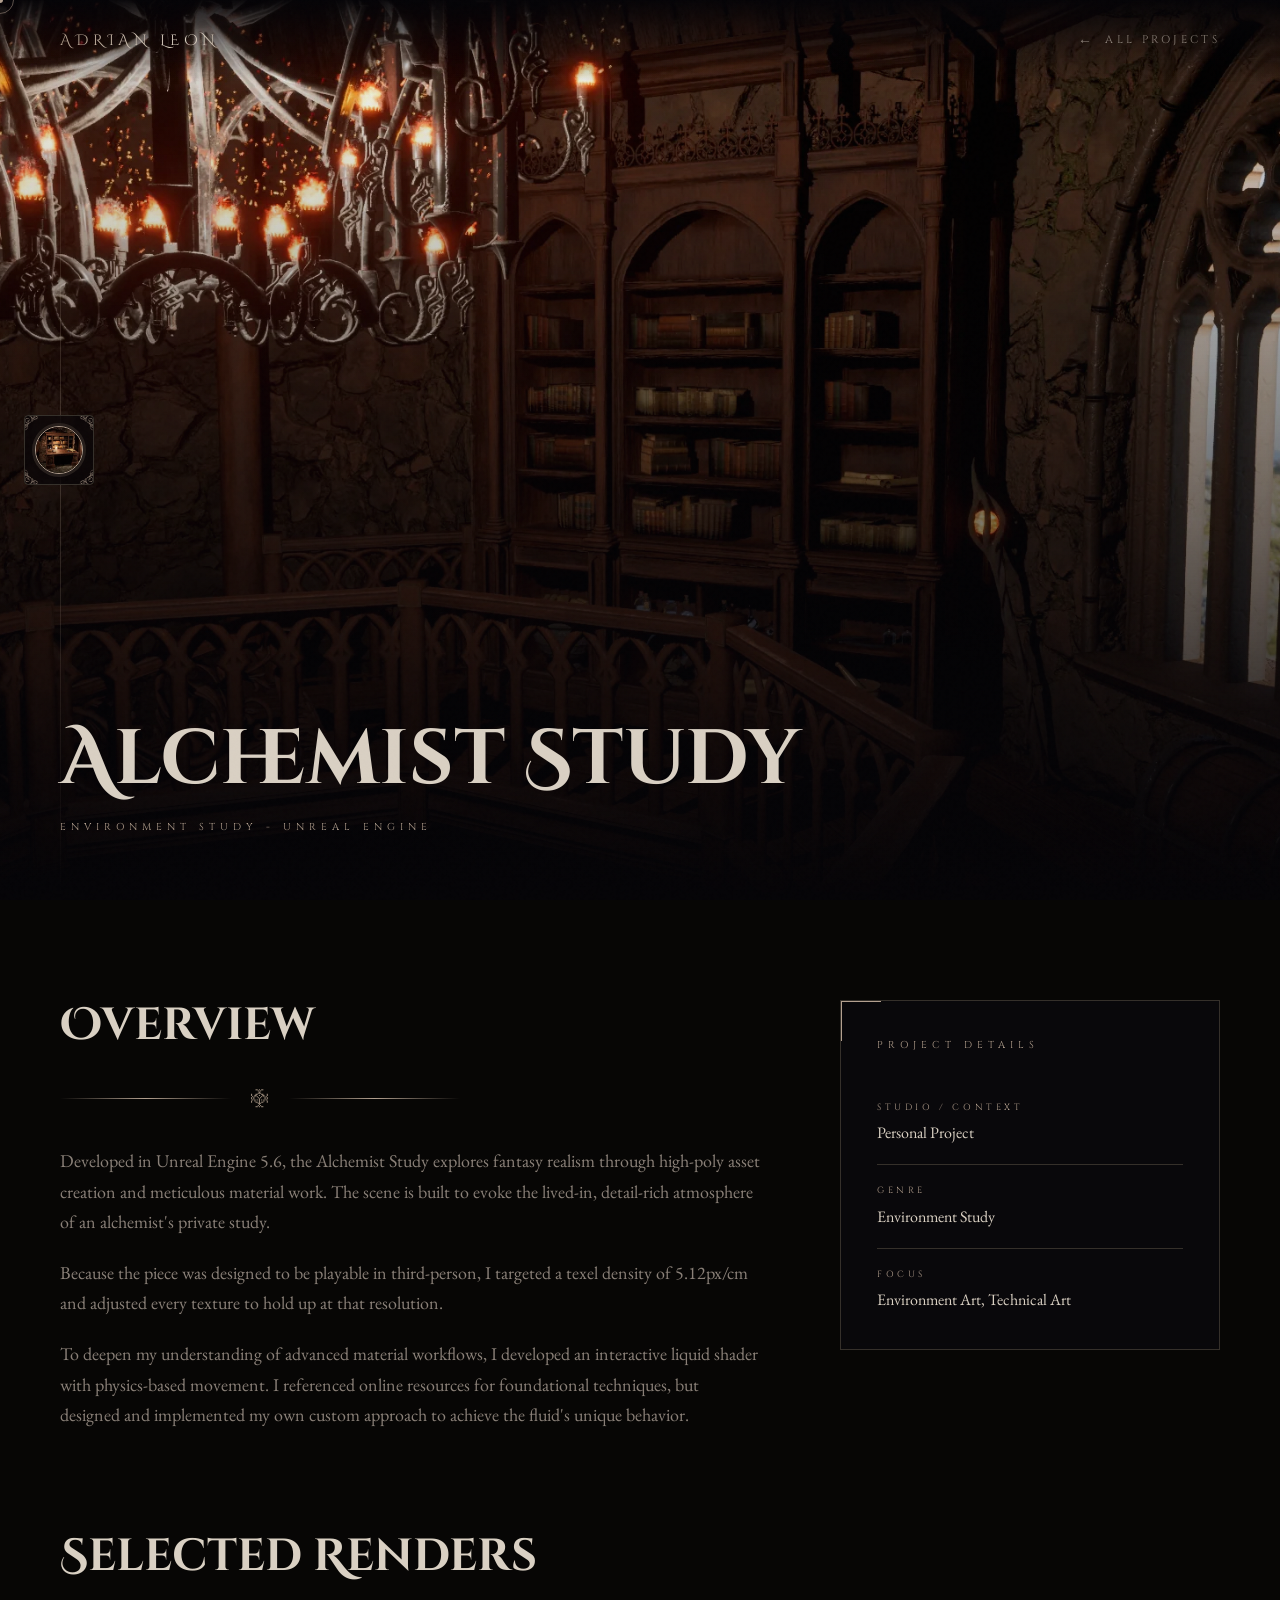
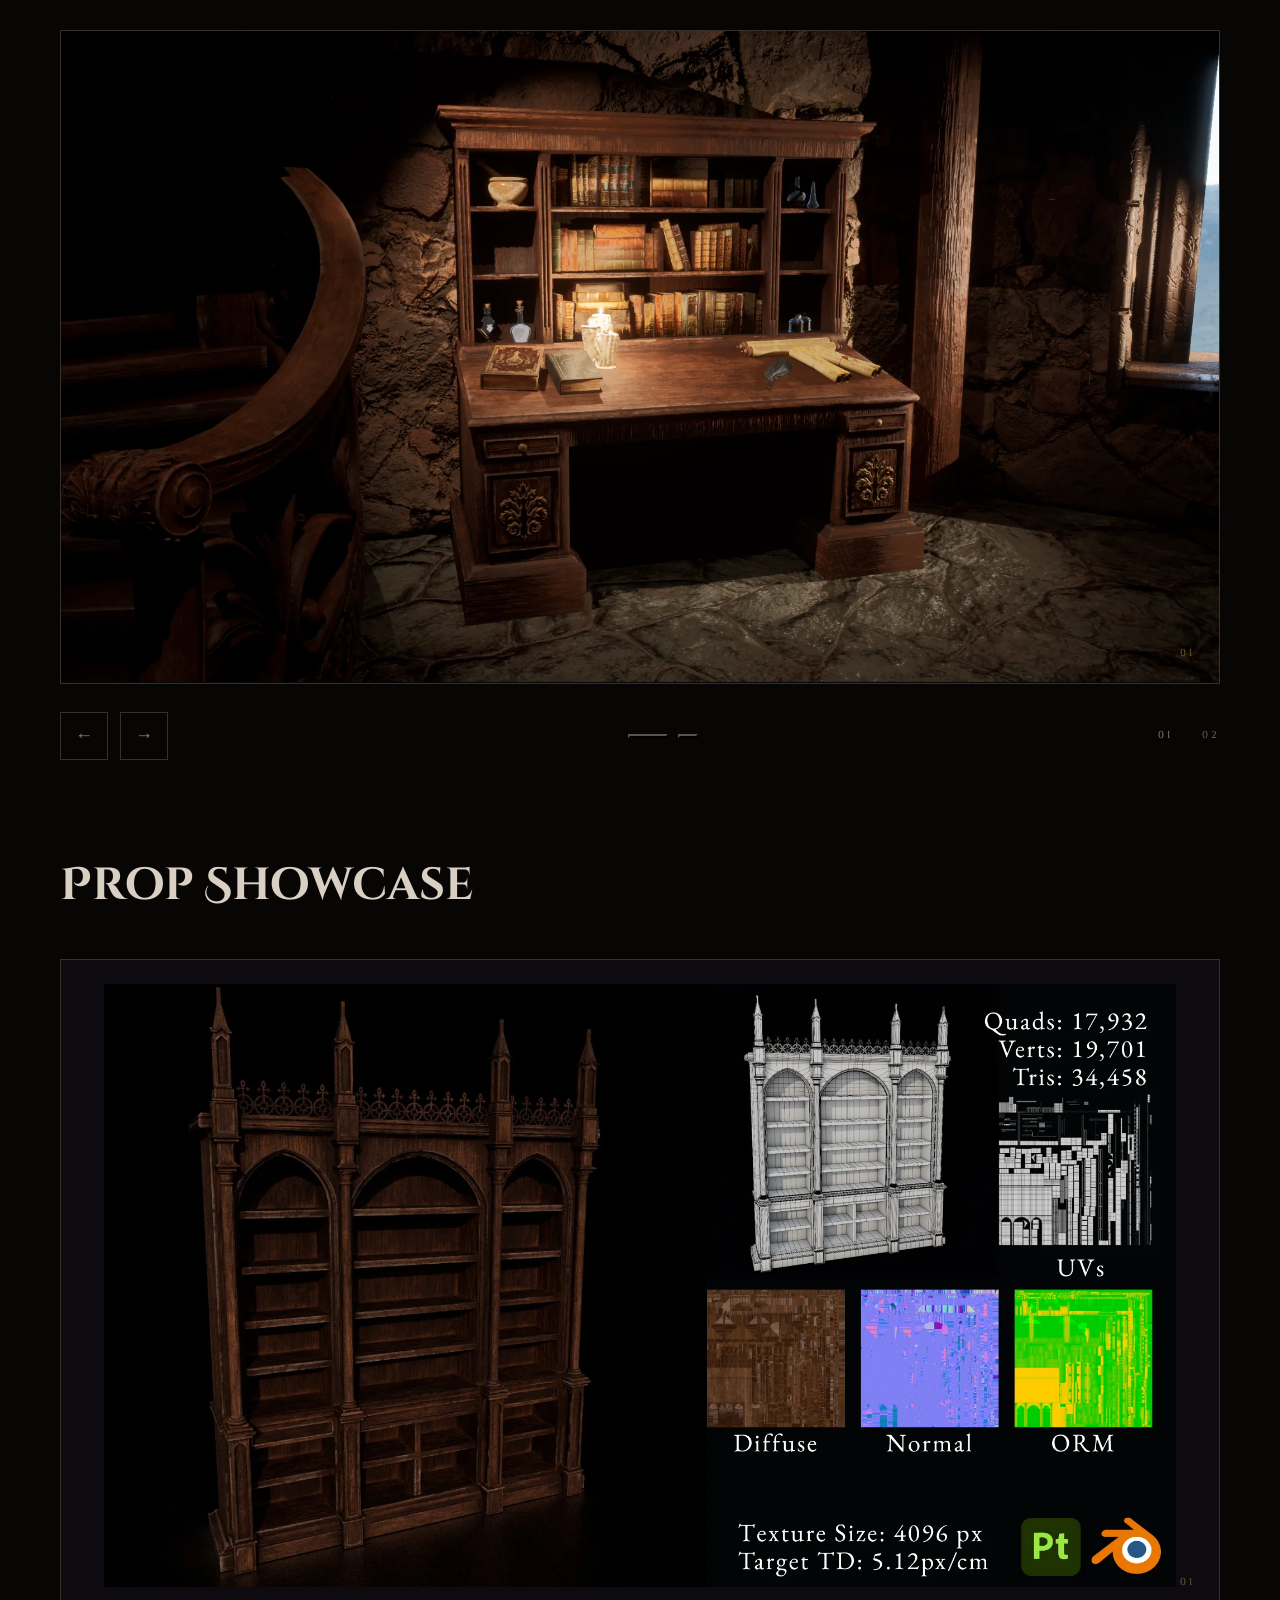
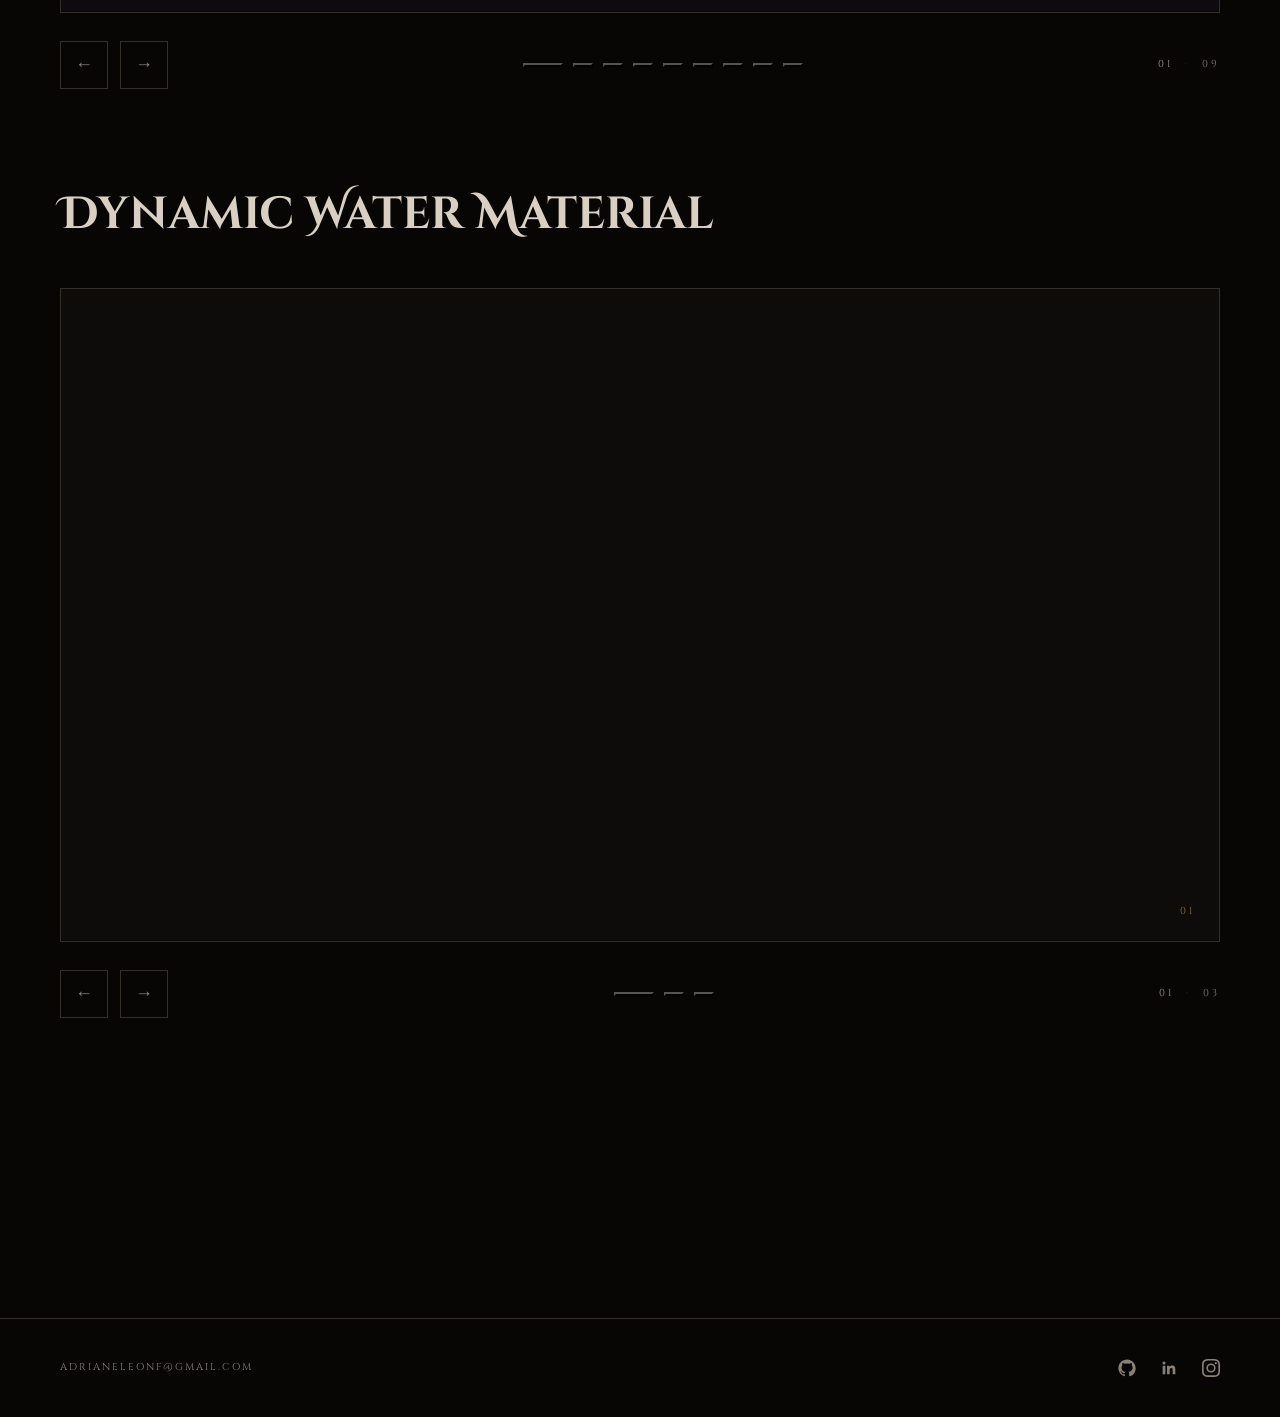
==== alchemist/index.html @ e9bd49cd "update hero asset" ====
<!DOCTYPE html>
<html lang="en">
<head>
<meta charset="UTF-8">
<meta name="viewport" content="width=device-width, initial-scale=1.0">
<title>Alchemist Study — ADRIAN LEON</title>
<link rel="preconnect" href="https://fonts.googleapis.com">
<link href="https://fonts.googleapis.com/css2?family=Cinzel+Decorative:wght@400;700&family=Cinzel:wght@400;600&family=Cormorant+Garamond:ital,wght@0,500;1,500&family=EB+Garamond:ital,wght@0,400;0,500;1,400&display=swap" rel="stylesheet">
<link rel="stylesheet" href="/css/base.css">
<link rel="stylesheet" href="/css/project_style.css">

</head>
<body>

<!-- Custom cursor -->
<div class="cursor-dot" id="cursorDot"></div>
<div class="cursor-ring" id="cursorRing"></div>

<!-- ── LIGHTBOX ──────────────────────────────────────── -->
<div class="lightbox" id="lightbox">
  <button class="lightbox-close" id="lightboxClose" aria-label="Close">&times;</button>
  <button class="lightbox-arrow lightbox-prev" id="lightboxPrev" aria-label="Previous">←</button>
  <button class="lightbox-arrow lightbox-next" id="lightboxNext" aria-label="Next">→</button>
  <div class="lightbox-content">
    <img id="lightboxImg" src="" alt="">
    <div class="lightbox-caption" id="lightboxCaption"></div>
    <div class="lightbox-counter" id="lightboxCounter"></div>
  </div>
  <div class="lightbox-zoom-controls">
    <button class="lightbox-zoom-btn" id="lightboxZoomOut" aria-label="Zoom out">−</button>
    <button class="lightbox-zoom-level" id="lightboxZoomLevel" aria-label="Reset zoom">100%</button>
    <button class="lightbox-zoom-btn" id="lightboxZoomIn" aria-label="Zoom in">+</button>
  </div>
</div>

<!-- ── NAVIGATION ──────────────────────────────────────── -->
<nav>
  <a href="/" class="nav-logo">
    <span>Adrian Leon</span>
  </a>
  <a href="/#work" class="nav-back">All Projects</a>
</nav>

<!-- ── PROJECT RAIL ───────────────────────────────────── -->
<aside class="project-capsule" aria-label="Switch project">
  <div class="capsule-shell" style="--capsule-offset: -58px;">
    <span class="capsule-corner capsule-corner--tl"></span>
    <span class="capsule-corner capsule-corner--tr"></span>
    <span class="capsule-corner capsule-corner--bl"></span>
    <span class="capsule-corner capsule-corner--br"></span>
    <div class="capsule-items">
      <a href="/bellum/" class="capsule-item">
        <span class="capsule-thumb"><img src="/imgs/DesignElements/capsule-thumbs/bellum.webp" alt="" loading="lazy"></span>
      </a>
      <a href="/alchemist/" class="capsule-item active">
        <span class="capsule-thumb"><img src="/imgs/DesignElements/capsule-thumbs/alchemist.webp" alt="" loading="lazy"></span>
      </a>
      <a href="/deadrails/" class="capsule-item">
        <span class="capsule-thumb"><img src="/imgs/DesignElements/capsule-thumbs/deadrails.webp" alt="" loading="lazy"></span>
      </a>
      <a href="/starborn/" class="capsule-item">
        <span class="capsule-thumb"><img src="/imgs/DesignElements/capsule-thumbs/starborn.webp" alt="" loading="lazy"></span>
      </a>
      <a href="/odyssey/" class="capsule-item">
        <span class="capsule-thumb"><img src="/imgs/DesignElements/capsule-thumbs/odyssey.webp" alt="" loading="lazy"></span>
      </a>
    </div>
  </div>
  <div class="capsule-label-list">
    <span class="capsule-label">Bellum</span>
    <span class="capsule-label">Alchemist Study</span>
    <span class="capsule-label">Dead Rails</span>
    <span class="capsule-label">Starborn Orion</span>
    <span class="capsule-label">OdysseyVR</span>
  </div>
</aside>

<!-- ── PROJECT HERO ────────────────────────────────────── -->
<section class="project-hero">
  <div class="hero-bg">
    <img src="/imgs/Alchemist Study/HighresScreenshot00005.webp">
  </div>
  <div class="hero-veil"></div>
  <div class="hero-accent-line"></div>

  <div class="project-hero-content">
    <h1 class="project-hero-title">Alchemist Study</h1>
    <span class="project-category">Environment Study - Unreal Engine</span>
  </div>
</section>

<!-- ── MAIN BODY ────────────────────────────────────────── -->
<main class="project-body">

  <!-- ── INTRO ── -->
  <div class="project-intro-grid">
    <div class="project-description">
      <h2 class="section-title">Overview</h2>

      <div class="ornate-divider" style="margin-bottom: 32px;">
        <div class="ornate-divider-glyph">࿇</div>
      </div>

      <p>Developed in Unreal Engine 5.6, the Alchemist Study explores fantasy realism through high-poly asset creation and meticulous material work. The scene is built to evoke the lived-in, detail-rich atmosphere of an alchemist's private study.</p>

      <p>Because the piece was designed to be playable in third-person, I targeted a texel density of 5.12px/cm and adjusted every texture to hold up at that resolution.</p>

      <p>To deepen my understanding of advanced material workflows, I developed an interactive liquid shader with physics-based movement. I referenced online resources for foundational techniques, but designed and implemented my own custom approach to achieve the fluid's unique behavior.</p>
    </div>

    <!-- Sidebar -->
    <aside class="project-details-card">
      <span class="section-label" style="margin-bottom: 28px;">Project Details</span>

      <div class="detail-item">
        <span class="detail-label">Studio / Context</span>
        <span class="detail-value">Personal Project</span>
      </div>
      <div class="detail-item">
        <span class="detail-label">Genre</span>
        <span class="detail-value">Environment Study</span>
      </div>
      <div class="detail-item">
        <span class="detail-label">Focus</span>
        <span class="detail-value">Environment Art, Technical Art</span>
      </div>
    </aside>
  </div>

  <!-- ── SLIDESHOW 1 — BEAUTY RENDERS ── -->
  <div class="carousel-section">
    <h2 class="section-title">Selected Renders</h2>

    <div class="carousel-outer">
      <div class="drag-hint">Drag to explore</div>

      <div class="carousel-track-wrap">
        <div class="carousel-track">

          <div class="carousel-slide">
            <img src="/imgs/Alchemist Study/HighresScreenshot00003.webp" alt="Bookshelf alcove" loading="lazy">
            <div class="slide-caption">Bookshelf Alcove</div>
            <span class="slide-index">01</span>
          </div>

          <div class="carousel-slide">
            <img src="/imgs/Alchemist Study/HighresScreenshot00005.webp" alt="Desk detail" loading="lazy">
            <div class="slide-caption">Desk Detail — Candlelight Study</div>
            <span class="slide-index">02</span>
          </div>

        </div><!-- /track -->
      </div><!-- /track-wrap -->

      <div class="carousel-controls">
        <div class="carousel-arrows">
          <button class="carousel-btn prev" aria-label="Previous">←</button>
          <button class="carousel-btn next" aria-label="Next">→</button>
        </div>
        <div class="carousel-dots"></div>
        <div class="carousel-counter">
          <span class="current counter-current">01</span>
          <span style="color: var(--border-ornate); margin: 0 6px;">·</span>
          <span class="counter-total">02</span>
        </div>
      </div>
    </div>
  </div>

  <!-- ── SLIDESHOW 2 — PROP SHOWCASE ── -->
  <div class="carousel-section">
    <h2 class="section-title">Prop Showcase</h2>

    <div class="carousel-outer">
      <div class="drag-hint">Drag to explore</div>

      <div class="carousel-track-wrap">
        <div class="carousel-track">

          <div class="carousel-slide carousel-slide--contain">
            <img src="/imgs/Alchemist Study/Props/Showcase/1.webp" alt="Bookshelf showcase" loading="lazy">
            <div class="slide-caption">Bookshelf Showcase</div>
            <span class="slide-index">01</span>
          </div>

          <div class="carousel-slide carousel-slide--contain">
            <img src="/imgs/Alchemist Study/Props/Showcase/2.webp" alt="Desk showcase" loading="lazy">
            <div class="slide-caption">Desk Showcase</div>
            <span class="slide-index">02</span>
          </div>

          <div class="carousel-slide carousel-slide--contain">
            <img src="/imgs/Alchemist Study/Props/Showcase/3.webp" alt="Candle showcase" loading="lazy">
            <div class="slide-caption">Candle Showcase</div>
            <span class="slide-index">03</span>
          </div>

          <div class="carousel-slide carousel-slide--contain">
            <img src="/imgs/Alchemist Study/Props/Showcase/4.webp" alt="Cauldron showcase" loading="lazy">
            <div class="slide-caption">Cauldron Showcase</div>
            <span class="slide-index">04</span>
          </div>

          <div class="carousel-slide carousel-slide--contain">
            <img src="/imgs/Alchemist Study/Props/Showcase/5.webp" alt="Chest showcase" loading="lazy">
            <div class="slide-caption">Chest Showcase</div>
            <span class="slide-index">05</span>
          </div>

          <div class="carousel-slide carousel-slide--contain">
            <img src="/imgs/Alchemist Study/Props/Showcase/6.webp" alt="Orb showcase" loading="lazy">
            <div class="slide-caption">Orb Showcase</div>
            <span class="slide-index">06</span>
          </div>

          <div class="carousel-slide carousel-slide--contain">
            <img src="/imgs/Alchemist Study/Props/Showcase/7.webp" alt="Door showcase" loading="lazy">
            <div class="slide-caption">Door Showcase</div>
            <span class="slide-index">07</span>
          </div>

          <div class="carousel-slide carousel-slide--contain">
            <img src="/imgs/Alchemist Study/Props/Showcase/8.webp" alt="Staff showcase" loading="lazy">
            <div class="slide-caption">Staff Showcase</div>
            <span class="slide-index">08</span>
          </div>

          <div class="carousel-slide carousel-slide--contain">
            <img src="/imgs/Alchemist Study/Props/Showcase/9.webp" alt="Staff showcase — detail" loading="lazy">
            <div class="slide-caption">Staff Showcase — Detail</div>
            <span class="slide-index">09</span>
          </div>

        </div><!-- /track -->
      </div><!-- /track-wrap -->

      <div class="carousel-controls">
        <div class="carousel-arrows">
          <button class="carousel-btn prev" aria-label="Previous">←</button>
          <button class="carousel-btn next" aria-label="Next">→</button>
        </div>
        <div class="carousel-dots"></div>
        <div class="carousel-counter">
          <span class="current counter-current">01</span>
          <span style="color: var(--border-ornate); margin: 0 6px;">·</span>
          <span class="counter-total">09</span>
        </div>
      </div>
    </div>
  </div>

  <!-- ── SLIDESHOW 3 — DYNAMIC WATER MATERIAL ── -->
  <div class="carousel-section">
    <h2 class="section-title">Dynamic Water Material</h2>

    <div class="carousel-outer">
      <div class="drag-hint">Drag to explore</div>

      <div class="carousel-track-wrap">
        <div class="carousel-track">

          <div class="carousel-slide">
            <iframe src="https://www.youtube.com/embed/xZX2_KH5Wp8" title="Alchemist Study — Dynamic Water Material" style="width:100%;height:100%;display:block;border:0;" allow="accelerometer; autoplay; clipboard-write; encrypted-media; gyroscope; picture-in-picture; web-share" allowfullscreen></iframe>
            <div class="slide-caption">Water Simulation — Preview</div>
            <span class="slide-index">01</span>
          </div>

          <div class="carousel-slide carousel-slide--contain">
            <img src="/imgs/Alchemist Study/Material Code.webp" alt="Dynamic water material graph" loading="lazy">
            <div class="slide-caption">Dynamic Water Simulation — Material Graph</div>
            <span class="slide-index">02</span>
          </div>

          <div class="carousel-slide carousel-slide--contain">
            <img src="/imgs/Alchemist Study/BP Code.webp" alt="Liquid fill blueprint" loading="lazy">
            <div class="slide-caption">Liquid Fill — Blueprint</div>
            <span class="slide-index">03</span>
          </div>

        </div><!-- /track -->
      </div><!-- /track-wrap -->

      <div class="carousel-controls">
        <div class="carousel-arrows">
          <button class="carousel-btn prev" aria-label="Previous">←</button>
          <button class="carousel-btn next" aria-label="Next">→</button>
        </div>
        <div class="carousel-dots"></div>
        <div class="carousel-counter">
          <span class="current counter-current">01</span>
          <span style="color: var(--border-ornate); margin: 0 6px;">·</span>
          <span class="counter-total">03</span>
        </div>
      </div>
    </div>
  </div>


  <!-- ── PREV / NEXT PROJECTS ── -->
  <!-- EDIT: href, label, and title for each project -->
  <nav class="project-nav" aria-label="Project navigation">
    <a href="/bellum/" class="project-nav-item prev">
      <span class="nav-item-arrow">←</span>
      <span class="nav-item-text">
        <span class="nav-item-label">Previous</span>
        <span class="nav-item-title">Bellum</span>
      </span>
    </a>
    <a href="/starborn/" class="project-nav-item next">
      <span class="nav-item-text">
        <span class="nav-item-label">Next</span>
        <span class="nav-item-title">Starborn Orion</span>
      </span>
      <span class="nav-item-arrow">→</span>
    </a>
  </nav>

</main>

<!-- ── FOOTER ─────────────────────────────────────────── -->
<footer>
  <a href="mailto:adrianeleonf@gmail.com" class="footer-email">adrianeleonf@gmail.com</a>
  <ul class="footer-social">
    <li>
      <a href="https://github.com/adrianeleonf" target="_blank" rel="noopener" aria-label="GitHub">
        <svg viewBox="0 0 24 24" fill="currentColor"><path d="M12 .5C5.73.5.5 5.73.5 12c0 5.08 3.29 9.39 7.86 10.91.58.11.79-.25.79-.56 0-.27-.01-1.17-.02-2.12-3.2.7-3.88-1.36-3.88-1.36-.53-1.34-1.29-1.7-1.29-1.7-1.05-.72.08-.71.08-.71 1.17.08 1.78 1.2 1.78 1.2 1.03 1.77 2.71 1.26 3.37.96.1-.75.4-1.26.73-1.55-2.55-.29-5.24-1.28-5.24-5.7 0-1.26.45-2.29 1.19-3.09-.12-.29-.52-1.46.11-3.05 0 0 .97-.31 3.18 1.18a11.1 11.1 0 0 1 5.79 0c2.2-1.49 3.17-1.18 3.17-1.18.63 1.59.23 2.76.11 3.05.74.8 1.19 1.83 1.19 3.09 0 4.43-2.69 5.41-5.25 5.69.41.36.78 1.06.78 2.14 0 1.55-.01 2.79-.01 3.17 0 .31.21.68.8.56A10.51 10.51 0 0 0 23.5 12C23.5 5.73 18.27.5 12 .5z"/></svg>
      </a>
    </li>
    <li>
      <a href="https://www.linkedin.com/in/adrian-leon-f/" target="_blank" rel="noopener" aria-label="LinkedIn">
        <svg viewBox="0 0 24 24" fill="currentColor"><path d="M20.45 20.45h-3.55v-5.57c0-1.33-.02-3.03-1.85-3.03-1.85 0-2.14 1.45-2.14 2.94v5.66H9.36V9h3.41v1.56h.05c.47-.9 1.63-1.85 3.36-1.85 3.6 0 4.27 2.37 4.27 5.45v6.29zM5.34 7.43a2.06 2.06 0 1 1 0-4.12 2.06 2.06 0 0 1 0 4.12zM7.12 20.45H3.56V9h3.56v11.45z"/></svg>
      </a>
    </li>
    <li>
      <a href="https://www.instagram.com/adrianleon0/" target="_blank" rel="noopener" aria-label="Instagram">
        <svg viewBox="0 0 24 24" fill="currentColor"><path d="M12 2.16c3.2 0 3.58.01 4.85.07 1.17.05 1.8.24 2.22.4.56.22.96.48 1.38.9.42.42.68.82.9 1.38.16.42.35 1.05.4 2.22.06 1.27.07 1.65.07 4.85s-.01 3.58-.07 4.85c-.05 1.17-.24 1.8-.4 2.22-.22.56-.48.96-.9 1.38-.42.42-.82.68-1.38.9-.42.16-1.05.35-2.22.4-1.27.06-1.65.07-4.85.07s-3.58-.01-4.85-.07c-1.17-.05-1.8-.24-2.22-.4a3.72 3.72 0 0 1-1.38-.9 3.72 3.72 0 0 1-.9-1.38c-.16-.42-.35-1.05-.4-2.22-.06-1.27-.07-1.65-.07-4.85s.01-3.58.07-4.85c.05-1.17.24-1.8.4-2.22.22-.56.48-.96.9-1.38.42-.42.82-.68 1.38-.9.42-.16 1.05-.35 2.22-.4 1.27-.06 1.65-.07 4.85-.07M12 0C8.74 0 8.33.01 7.05.07c-1.28.06-2.15.26-2.91.56a5.9 5.9 0 0 0-2.13 1.39A5.9 5.9 0 0 0 .62 4.15c-.3.76-.5 1.63-.56 2.9C0 8.33 0 8.74 0 12s.01 3.67.07 4.95c.06 1.28.26 2.15.56 2.91.3.79.71 1.47 1.39 2.13.66.67 1.34 1.08 2.13 1.39.76.3 1.63.5 2.9.56 1.28.06 1.69.07 4.95.07s3.67-.01 4.95-.07c1.28-.06 2.15-.26 2.91-.56a5.9 5.9 0 0 0 2.13-1.39c.67-.66 1.08-1.34 1.39-2.13.3-.76.5-1.63.56-2.9.06-1.28.07-1.69.07-4.95s-.01-3.67-.07-4.95c-.06-1.28-.26-2.15-.56-2.91a5.9 5.9 0 0 0-1.39-2.13A5.9 5.9 0 0 0 19.86.62c-.76-.3-1.63-.5-2.9-.56C15.67.01 15.26 0 12 0zm0 5.84A6.16 6.16 0 1 0 12 18.16 6.16 6.16 0 0 0 12 5.84zm0 10.16a4 4 0 1 1 0-8 4 4 0 0 1 0 8zm7.85-10.4a1.44 1.44 0 1 1-2.88 0 1.44 1.44 0 0 1 2.88 0z"/></svg>
      </a>
    </li>
  </ul>
</footer>

<!-- ── SCRIPTS ─────────────────────────────────────────── -->
<script src="/js/cursor.js"></script>
<script src="/js/nav-scroll.js"></script>
<script src="/js/lightbox-carousel.js"></script>
<script src="/js/capsule-touch.js"></script>
<script src="/js/spec-reveal.js"></script>

</body>
</html>
---- css/base.css ----
/* ── SHARED DESIGN TOKENS + BASE STYLES ──────────────────
   Used by both styles.css (index.html) and project_style.css
   (all 5 project pages). Loaded before the page-specific
   stylesheet in every HTML file's <head>. ── */

:root {
  --accent-gold: #b3a08f;
  --accent-silver: #c9c2b8;
  --bg-deep: #070605;
  --bg-mid: #0e0c0a;
  --text-primary: #d9d0c3;
  --text-muted: #8a8078;
  --border-ornate: #35302a;
  --font-display: 'Cinzel Decorative', serif;
  --font-heading: 'Cinzel', serif;
  --font-body: 'EB Garamond', serif;
}

* { margin: 0; padding: 0; box-sizing: border-box; }

html { scroll-behavior: smooth; }

body {
  background: var(--bg-deep);
  color: var(--text-primary);
  font-family: var(--font-body);
  font-size: 18px;
  line-height: 1.7;
  overflow-x: hidden;
  cursor: crosshair;
}

body::before {
  content: '';
  position: fixed;
  inset: 0;
  background-image: url("data:image/svg+xml,%3Csvg viewBox='0 0 256 256' xmlns='http://www.w3.org/2000/svg'%3E%3Cfilter id='n'%3E%3CfeTurbulence type='fractalNoise' baseFrequency='0.9' numOctaves='4' stitchTiles='stitch'/%3E%3C/filter%3E%3Crect width='100%25' height='100%25' filter='url(%23n)' opacity='0.035'/%3E%3C/svg%3E");
  pointer-events: none;
  z-index: 1000;
  opacity: 0.4;
}

/* Nav starts as a soft gradient scrim over the hero image, then switches
   to a solid backing once the hero scrolls out from behind it — the
   gradient alone isn't opaque enough to keep page content from bleeding
   through and clashing with the nav text past that point. */
nav:not(.project-nav) {
  transition: background 0.3s ease;
}
nav:not(.project-nav).nav-solid {
  background: rgba(7,6,5,0.96) !important;
  backdrop-filter: blur(8px);
  -webkit-backdrop-filter: blur(8px);
}

.brand-mark {
  width: 34px;
  height: 34px;
  flex-shrink: 0;
}

.ornate-divider::before,
.ornate-divider::after {
  content: '';
  flex: 1;
  height: 1px;
  background: linear-gradient(to right, transparent, var(--accent-gold), transparent);
}

footer {
  padding: 40px 60px;
  border-top: 1px solid var(--border-ornate);
  display: flex;
  justify-content: space-between;
  align-items: center;
}

.footer-email {
  font-family: var(--font-heading);
  font-size: 10px;
  letter-spacing: 0.2em;
  color: var(--text-muted);
  text-transform: uppercase;
  text-decoration: none;
  transition: color 0.3s;
}

.footer-email:hover { color: var(--accent-gold); }

.footer-social {
  display: flex;
  align-items: center;
  gap: 24px;
  list-style: none;
}

.footer-social a {
  display: block;
  width: 18px;
  height: 18px;
  color: var(--text-muted);
  transition: color 0.3s;
}

.footer-social a:hover { color: var(--accent-gold); }

.footer-social svg {
  width: 100%;
  height: 100%;
  display: block;
}

@keyframes fadeUp {
  from { opacity: 0; transform: translateY(24px); }
  to   { opacity: 1; transform: translateY(0); }
}

@keyframes goldShimmer {
  0%   { background-position: -200% center; }
  100% { background-position: 200% center; }
}

@keyframes glyphSpin {
  from { transform: rotate(0deg); }
  to   { transform: rotate(360deg); }
}

@keyframes shimmerSweep {
  0%   { transform: translateX(-100%) skewX(-15deg); }
  100% { transform: translateX(300%) skewX(-15deg); }
}
---- css/project_style.css ----
/* ── CUSTOM CURSOR ─────────────────────────────────── */
.cursor-dot {
  position: fixed;
  width: 6px; height: 6px;
  background: var(--accent-gold);
  border-radius: 50%;
  pointer-events: none;
  z-index: 9999;
  transition: opacity 0.15s;
  transform: translate(-50%, -50%);
}
.cursor-ring {
  position: fixed;
  width: 28px; height: 28px;
  border: 1px solid var(--accent-gold);
  border-radius: 50%;
  pointer-events: none;
  z-index: 9998;
  transition: width 0.2s, height 0.2s, opacity 0.2s;
  transform: translate(-50%, -50%);
  opacity: 0.5;
}

/* ── NAVIGATION ────────────────────────────────────── */
nav:not(.project-nav) {
  position: fixed;
  top: 0; left: 0; right: 0;
  z-index: 500;
  padding: 28px 60px;
  display: flex;
  justify-content: space-between;
  align-items: center;
  background: linear-gradient(to bottom, rgba(5,4,7,0.98) 0%, transparent 100%);
}

.nav-logo {
  display: flex;
  align-items: center;
  gap: 12px;
  font-family: var(--font-display);
  font-size: 15px;
  letter-spacing: 0.3em;
  text-decoration: none;
  text-transform: uppercase;
  color: var(--accent-gold);
}

.nav-logo span {
  background: linear-gradient(
    90deg,
    var(--accent-gold) 0%,
    var(--text-primary) 40%,
    var(--accent-gold) 60%,
    var(--accent-silver) 100%
  );
  background-size: 200% auto;
  -webkit-background-clip: text;
  -webkit-text-fill-color: transparent;
  background-clip: text;
  animation: goldShimmer 4s linear infinite;
}

.nav-back {
  font-family: var(--font-heading);
  font-size: 11px;
  letter-spacing: 0.3em;
  color: var(--text-muted);
  text-decoration: none;
  text-transform: uppercase;
  display: flex;
  align-items: center;
  gap: 10px;
  transition: color 0.3s;
}
.nav-back::before {
  content: '←';
  font-size: 14px;
}
.nav-back:hover { color: var(--accent-gold); }

/* ── HERO / CINEMATIC BANNER ───────────────────────── */
.project-hero {
  position: relative;
  height: 100vh;
  display: flex;
  align-items: flex-end;
  overflow: hidden;
}

.hero-bg {
  position: absolute;
  inset: 0;
}

.hero-bg img {
  width: 100%;
  height: 100%;
  object-fit: cover;
  display: block;
}

/* Gradient veil over image */
.hero-veil {
  position: absolute;
  inset: 0;
  background: linear-gradient(
    to top,
    rgba(5,4,7,1) 0%,
    rgba(5,4,7,0.55) 40%,
    rgba(5,4,7,0.15) 80%,
    transparent 100%
  );
  z-index: 2;
}

/* Left side vertical accent line */
.hero-accent-line {
  position: absolute;
  left: 60px;
  top: 0; bottom: 0;
  width: 1px;
  background: linear-gradient(to bottom, transparent, var(--accent-gold), transparent);
  opacity: 0.25;
  z-index: 3;
}

.project-hero-content {
  position: relative;
  z-index: 5;
  padding: 0 60px 64px;
  width: 100%;
}

.project-hero-title {
  font-family: var(--font-display);
  font-size: clamp(40px, 6vw, 88px);
  line-height: 1;
  color: var(--text-primary);
  opacity: 0;
  animation: fadeUp 0.8s ease 0.3s forwards;
}

.project-category {
  font-family: var(--font-heading);
  font-size: 10px;
  letter-spacing: 0.5em;
  color: var(--accent-gold);
  text-transform: uppercase;
  display: block;
  margin-top: 20px;
  opacity: 0;
  animation: fadeUp 0.8s ease 0.5s forwards;
}

/* ── DIVIDER ───────────────────────────────────────── */
.ornate-divider {
  display: flex;
  align-items: center;
  gap: 20px;
  max-width: 400px;
}

.ornate-divider-glyph {
  color: var(--accent-gold);
  font-size: 18px;
  opacity: 0.8;
  display: inline-block;
  animation: glyphSpin 12s linear infinite;
}

/* ── MAIN LAYOUT ───────────────────────────────────── */
.project-body {
  max-width: 1320px;
  margin: 0 auto;
  padding: 100px 60px 200px;
}

/* Top two-column intro */
.project-intro-grid {
  display: grid;
  grid-template-columns: 1fr 380px;
  gap: 80px;
  align-items: start;
  margin-bottom: 100px;
}

.section-label {
  font-family: var(--font-heading);
  font-size: 10px;
  letter-spacing: 0.5em;
  color: var(--accent-gold);
  text-transform: uppercase;
  display: block;
  margin-bottom: 20px;
}

.section-title {
  font-family: var(--font-display);
  font-size: clamp(28px, 3.5vw, 48px);
  line-height: 1.15;
  color: var(--text-primary);
  margin-bottom: 32px;
}

.project-description p {
  color: var(--text-muted);
  margin-bottom: 20px;
  font-size: 18px;
}
.project-description p:last-child { margin-bottom: 0; }

/* Sidebar details card */
.project-details-card {
  border: 1px solid var(--border-ornate);
  padding: 36px;
  position: sticky;
  top: 100px;
  background: rgba(13,11,16,0.6);
  backdrop-filter: blur(8px);
}
.project-details-card::before {
  content: '';
  position: absolute;
  top: 0; left: 0;
  width: 40px; height: 1px;
  background: var(--accent-gold);
}
.project-details-card::after {
  content: '';
  position: absolute;
  top: 0; left: 0;
  width: 1px; height: 40px;
  background: var(--accent-gold);
}

.detail-item {
  padding: 18px 0;
  border-bottom: 1px solid var(--border-ornate);
  display: flex;
  flex-direction: column;
  gap: 4px;
}
.detail-item:last-child { border-bottom: none; padding-bottom: 0; }
.detail-item:first-child { padding-top: 0; }
.detail-label {
  font-family: var(--font-heading);
  font-size: 9px;
  letter-spacing: 0.4em;
  color: var(--accent-gold);
  text-transform: uppercase;
}
.detail-value {
  font-family: var(--font-body);
  font-size: 16px;
  color: var(--text-primary);
}

/* ── VIDEO / SINGLE-ASSET FRAME (trailers, embeds, single graphs) ── */
.video-section {
  margin-bottom: 100px;
}

.video-section > .section-label { margin-bottom: 8px; }
.video-section > h2 { margin-bottom: 48px; }

.video-wrap {
  position: relative;
  width: 100%;
  aspect-ratio: 16 / 9;
  background: #0d0b10;
  border: 1px solid var(--border-ornate);
  overflow: hidden;
}

.video-wrap video,
.video-wrap iframe {
  width: 100%;
  height: 100%;
  display: block;
  object-fit: cover;
  border: 0;
}

.video-wrap img {
  width: 100%;
  height: 100%;
  display: block;
  object-fit: contain;
  padding: 24px;
}

/* ── CAROUSEL ──────────────────────────────────────── */
.carousel-section {
  margin-bottom: 100px;
}

.carousel-section > .section-label { margin-bottom: 8px; }
.carousel-section > h2 { margin-bottom: 48px; }

.carousel-outer {
  position: relative;
  overflow: hidden;
}

.carousel-track-wrap {
  overflow: hidden;
  border: 1px solid var(--border-ornate);
  position: relative;
  width: 100%;
}

.carousel-track {
  display: flex;
  flex-wrap: nowrap;
  width: 100%;
  transition: transform 0.7s cubic-bezier(0.16, 1, 0.3, 1);
  will-change: transform;
}

.carousel-slide {
  width: 100%;
  min-width: 100%;
  flex: 0 0 100%;
  aspect-ratio: 16/9;
  position: relative;
  background: var(--bg-mid);
  overflow: hidden;
}

/* EDIT: each slide image */
.carousel-slide img {
  width: 100%; height: 100%;
  object-fit: cover;
  display: block;
  transition: transform 0.6s ease;
}
.carousel-slide:hover img { transform: scale(1.03); }

/* Slides where full image should be visible (graphs, GIFs, UI shots) */
.carousel-slide--contain {
  background: #0d0b10;
}
.carousel-slide--contain img {
  object-fit: contain;
  padding: 24px;
}
.carousel-slide--contain:hover img { transform: none; }

/* Slide index label */
.slide-index {
  position: absolute;
  bottom: 20px;
  right: 24px;
  font-family: var(--font-heading);
  font-size: 10px;
  letter-spacing: 0.3em;
  color: rgba(201,168,76,0.7);
  z-index: 4;
}

/* Slide caption */
.slide-caption {
  position: absolute;
  bottom: 0; left: 0; right: 0;
  padding: 48px 32px 28px;
  background: linear-gradient(to top, rgba(5,4,7,0.85) 0%, transparent 100%);
  z-index: 4;
  font-family: var(--font-heading);
  font-size: 11px;
  letter-spacing: 0.2em;
  color: var(--text-muted);
  text-transform: uppercase;
  opacity: 0;
  transform: translateY(6px);
  transition: opacity 0.3s, transform 0.3s;
}
.carousel-slide:hover .slide-caption {
  opacity: 1;
  transform: translateY(0);
}

/* Carousel controls */
.carousel-controls {
  display: flex;
  align-items: center;
  justify-content: space-between;
  margin-top: 28px;
}

.carousel-arrows {
  display: flex;
  gap: 12px;
}

.carousel-btn {
  width: 48px; height: 48px;
  border: 1px solid var(--border-ornate);
  background: transparent;
  color: var(--text-muted);
  font-size: 18px;
  cursor: pointer;
  display: flex;
  align-items: center;
  justify-content: center;
  transition: border-color 0.3s, color 0.3s, background 0.3s;
  font-family: var(--font-heading);
}
.carousel-btn:hover {
  border-color: var(--accent-gold);
  color: var(--accent-gold);
  background: rgba(201,168,76,0.05);
}

/* Dots */
.carousel-dots {
  display: flex;
  gap: 10px;
  align-items: center;
}

.dot {
  width: 20px; height: 1px;
  background: var(--border-ornate);
  cursor: pointer;
  transition: background 0.3s, width 0.3s;
}
.dot.active {
  background: var(--accent-gold);
  width: 40px;
}

/* Counter */
.carousel-counter {
  font-family: var(--font-heading);
  font-size: 10px;
  letter-spacing: 0.3em;
  color: var(--text-muted);
}
.carousel-counter .current { color: var(--accent-gold); }

/* Drag hint */
.drag-hint {
  position: absolute;
  top: 50%;
  left: 50%;
  transform: translate(-50%, -50%);
  font-family: var(--font-heading);
  font-size: 9px;
  letter-spacing: 0.4em;
  color: rgba(201,168,76,0.4);
  text-transform: uppercase;
  pointer-events: none;
  opacity: 1;
  transition: opacity 0.4s;
}
.carousel-outer.dragged .drag-hint { opacity: 0; }

/* ── PROJECT CAPSULE — compact persistent project switcher ── */
.project-capsule {
  position: fixed;
  left: 24px;
  top: 50%;
  transform: translateY(-50%);
  z-index: 450;
}

.capsule-shell {
  position: relative;
  width: 70px;
  padding: 10px;
  border-radius: 4px;
  background: rgba(5,4,7,0.6);
  backdrop-filter: blur(10px);
  border: 1px solid var(--border-ornate);
  max-height: 70px;
  overflow: hidden;
  transition: max-height 0.45s cubic-bezier(.22,.9,.3,1);
}

.project-capsule:hover .capsule-shell {
  max-height: 320px;
}

.capsule-items {
  display: flex;
  flex-direction: column;
  align-items: flex-start;
  gap: 10px;
  transform: translateY(var(--capsule-offset, 0px));
  transition: transform 0.45s cubic-bezier(.22,.9,.3,1);
}

.project-capsule:hover .capsule-items {
  transform: translateY(0);
}

.capsule-label-list {
  position: absolute;
  top: 0;
  left: 0;
  width: 0;
  height: 0;
}

.capsule-corner {
  position: absolute;
  width: 18px;
  height: 18px;
  background-color: var(--accent-gold);
  -webkit-mask-image: url("/imgs/DesignElements/Corner.svg");
  mask-image: url("/imgs/DesignElements/Corner.svg");
  -webkit-mask-size: contain;
  mask-size: contain;
  -webkit-mask-repeat: no-repeat;
  mask-repeat: no-repeat;
  opacity: 0.85;
  pointer-events: none;
}

.capsule-corner--tr { top: -1px; right: -1px; }
.capsule-corner--tl { top: -1px; left: -1px; transform: scaleX(-1); }
.capsule-corner--br { bottom: -1px; right: -1px; transform: scaleY(-1); }
.capsule-corner--bl { bottom: -1px; left: -1px; transform: scale(-1, -1); }

.capsule-item {
  position: relative;
  display: flex;
  align-items: center;
  width: 48px;
  height: 48px;
  flex-shrink: 0;
  text-decoration: none;
}

.capsule-thumb {
  position: relative;
  display: block;
  width: 48px;
  height: 48px;
  flex-shrink: 0;
  border-radius: 50%;
  overflow: hidden;
  border: 1px solid var(--border-ornate);
  opacity: 0.55;
  filter: grayscale(0.4);
  transition: opacity 0.3s, filter 0.3s, border-color 0.3s;
}

.capsule-thumb img {
  width: 100%;
  height: 100%;
  object-fit: cover;
  display: block;
}

.capsule-item:hover .capsule-thumb {
  opacity: 0.9;
  filter: grayscale(0);
}

.capsule-item.active .capsule-thumb {
  opacity: 1;
  filter: grayscale(0);
  border-color: var(--accent-gold);
  box-shadow: 0 0 0 3px rgba(179,160,143,0.15);
}

.capsule-label {
  position: absolute;
  left: 82px;
  white-space: nowrap;
  font-family: var(--font-heading);
  font-size: 10px;
  letter-spacing: 0.15em;
  text-transform: uppercase;
  color: var(--text-primary);
  text-shadow: 0 1px 6px rgba(0,0,0,0.9), 0 0 16px rgba(5,4,7,0.8);
  opacity: 0;
  pointer-events: none;
  transition: opacity 0.2s ease;
}

.capsule-label:nth-of-type(1) { top: 28px; }
.capsule-label:nth-of-type(2) { top: 86px; }
.capsule-label:nth-of-type(3) { top: 144px; }
.capsule-label:nth-of-type(4) { top: 202px; }
.capsule-label:nth-of-type(5) { top: 260px; }

.capsule-shell:has(a.capsule-item:nth-of-type(1):hover) ~ .capsule-label-list .capsule-label:nth-of-type(1),
.capsule-shell:has(a.capsule-item:nth-of-type(2):hover) ~ .capsule-label-list .capsule-label:nth-of-type(2),
.capsule-shell:has(a.capsule-item:nth-of-type(3):hover) ~ .capsule-label-list .capsule-label:nth-of-type(3),
.capsule-shell:has(a.capsule-item:nth-of-type(4):hover) ~ .capsule-label-list .capsule-label:nth-of-type(4),
.capsule-shell:has(a.capsule-item:nth-of-type(5):hover) ~ .capsule-label-list .capsule-label:nth-of-type(5) {
  opacity: 1;
}

.capsule-item:hover .capsule-label,
.capsule-item.active .capsule-label {
  opacity: 1;
}

.capsule-item.active .capsule-label {
  color: var(--accent-gold);
}

/* ── PROJECT NAV (prev / next) — retired in favor of the capsule
   switcher, which now works on both desktop and mobile. Markup is
   still in the page for now; kept hidden here rather than removed. */
.project-nav {
  display: none;
  position: fixed;
  bottom: 0;
  left: 0;
  right: 0;
  z-index: 400;
  grid-template-columns: 1fr 1fr;
  gap: 1px;
  border-top: 1px solid var(--border-ornate);
  background: var(--border-ornate); /* gap colour */
}

.project-nav-item {
  display: flex;
  flex-direction: row;
  align-items: center;
  gap: 14px;
  padding: 14px 28px;
  text-decoration: none;
  border: none;
  transition: background 0.3s;
  position: relative;
  overflow: hidden;
  background: rgba(13,11,16,0.96);
  backdrop-filter: blur(12px);
}
.project-nav-item:hover {
  background: rgba(201,168,76,0.06);
}
.project-nav-item.next {
  text-align: right;
  flex-direction: row-reverse;
}

/* Hover shimmer */
.project-nav-item::before {
  content: '';
  position: absolute;
  inset: 0;
  background: linear-gradient(105deg, transparent 40%, rgba(201,168,76,0.04) 50%, transparent 60%);
  transform: translateX(-100%);
  transition: none;
}
.project-nav-item:hover::before {
  animation: shimmerSweep 0.7s ease forwards;
}

.nav-item-label {
  font-family: var(--font-heading);
  font-size: 8px;
  letter-spacing: 0.4em;
  text-transform: uppercase;
  color: var(--accent-gold);
  margin-bottom: 0;
  white-space: nowrap;
}
.nav-item-title {
  font-family: var(--font-display);
  font-size: clamp(11px, 1.1vw, 14px);
  color: var(--text-primary);
  transition: color 0.3s;
  white-space: nowrap;
  overflow: hidden;
  text-overflow: ellipsis;
}
.nav-item-text {
  display: flex;
  flex-direction: column;
  gap: 2px;
  min-width: 0;
}
.project-nav-item:hover .nav-item-title { color: var(--accent-gold); }
.nav-item-arrow {
  font-size: 16px;
  color: var(--text-muted);
  flex-shrink: 0;
  display: block;
  transition: transform 0.3s, color 0.3s;
}
.project-nav-item:hover .nav-item-arrow { color: var(--accent-gold); }
.project-nav-item.prev:hover .nav-item-arrow { transform: translateX(-4px); }
.project-nav-item.next:hover .nav-item-arrow { transform: translateX(4px); }

/* ── BEFORE / AFTER SLIDER ─────────────────────────── */
.beforeafter-section {
  margin-bottom: 100px;
}

.beforeafter-wrap {
  position: relative;
  width: 100%;
  aspect-ratio: 16/9;
  overflow: hidden;
  border: 1px solid var(--border-ornate);
  cursor: col-resize;
  user-select: none;
}

/* After image — full width base layer */
.ba-after {
  position: absolute;
  inset: 0;
}
.ba-after img {
  width: 100%; height: 100%;
  object-fit: cover;
  display: block;
}

/* Before image — same full-size layer as after, revealed via clip-path so it stays perfectly registered */
.ba-before {
  position: absolute;
  inset: 0;
  clip-path: inset(0 50% 0 0);
}
.ba-before img {
  width: 100%; height: 100%;
  object-fit: cover;
  display: block;
}

/* Divider line */
.ba-divider {
  position: absolute;
  top: 0; bottom: 0;
  left: 50%;
  width: 2px;
  background: var(--accent-gold);
  transform: translateX(-50%);
  z-index: 10;
  cursor: col-resize;
}

/* Drag handle */
.ba-handle {
  position: absolute;
  top: 50%;
  left: 50%;
  transform: translate(-50%, -50%);
  width: 44px; height: 44px;
  border-radius: 50%;
  background: var(--accent-gold);
  display: flex;
  align-items: center;
  justify-content: center;
  gap: 2px;
  box-shadow: 0 0 0 4px rgba(201,168,76,0.2), 0 4px 20px rgba(0,0,0,0.6);
  transition: box-shadow 0.2s;
}
.ba-divider:hover .ba-handle,
.ba-divider:active .ba-handle {
  box-shadow: 0 0 0 8px rgba(201,168,76,0.15), 0 4px 24px rgba(0,0,0,0.8);
}
.ba-arrow {
  color: var(--bg-deep);
  font-size: 18px;
  line-height: 1;
  font-weight: bold;
}

/* Labels */
.ba-label {
  position: absolute;
  bottom: 20px;
  font-family: var(--font-heading);
  font-size: 9px;
  letter-spacing: 0.4em;
  text-transform: uppercase;
  padding: 5px 14px;
  border: 1px solid var(--border-ornate);
  background: rgba(5,4,7,0.75);
  backdrop-filter: blur(6px);
  z-index: 5;
  pointer-events: none;
}
.ba-label-before {
  left: 20px;
  color: var(--text-muted);
}
.ba-label-after {
  right: 20px;
  color: var(--accent-gold);
}

/* ── LIGHTBOX (fullscreen image viewer) ─────────────── */
.carousel-slide img { cursor: zoom-in; }

.lightbox {
  position: fixed;
  inset: 0;
  z-index: 2000;
  display: flex;
  align-items: center;
  justify-content: center;
  background: rgba(5,4,7,0.96);
  opacity: 0;
  visibility: hidden;
  transition: opacity 0.3s ease, visibility 0.3s ease;
  padding: 80px;
  overflow: hidden;
}
.lightbox.active {
  opacity: 1;
  visibility: visible;
}

.lightbox-content {
  position: relative;
  max-width: 100%;
  max-height: 100%;
  display: flex;
  flex-direction: column;
  align-items: center;
}
.lightbox-content img {
  max-width: 100%;
  max-height: 78vh;
  object-fit: contain;
  display: block;
  border: 1px solid var(--border-ornate);
  cursor: zoom-in;
  transform-origin: center center;
  transition: transform 0.2s ease;
  user-select: none;
  -webkit-user-drag: none;
  touch-action: none;
}
.lightbox-content img.zoomed { cursor: grab; }
.lightbox-content img.dragging { cursor: grabbing; transition: none; }

.lightbox-zoom-controls {
  position: fixed;
  bottom: 24px;
  left: 50%;
  transform: translateX(-50%);
  display: flex;
  gap: 8px;
  z-index: 2001;
}
.lightbox-zoom-btn,
.lightbox-zoom-level {
  border: 1px solid var(--border-ornate);
  background: rgba(13,11,16,0.85);
  color: var(--text-primary);
  cursor: pointer;
  display: flex;
  align-items: center;
  justify-content: center;
  transition: border-color 0.3s, color 0.3s;
  font-family: var(--font-heading);
}
.lightbox-zoom-btn:hover,
.lightbox-zoom-level:hover {
  border-color: var(--accent-gold);
  color: var(--accent-gold);
}
.lightbox-zoom-btn {
  width: 40px; height: 40px;
  font-size: 18px;
}
.lightbox-zoom-level {
  min-width: 64px;
  padding: 0 12px;
  font-size: 10px;
  letter-spacing: 0.15em;
  color: var(--text-muted);
}

.lightbox-caption {
  margin-top: 20px;
  font-family: var(--font-heading);
  font-size: 11px;
  letter-spacing: 0.2em;
  text-transform: uppercase;
  color: var(--text-muted);
  text-align: center;
}
.lightbox-counter {
  margin-top: 8px;
  font-family: var(--font-heading);
  font-size: 10px;
  letter-spacing: 0.3em;
  color: var(--accent-gold);
}

.lightbox-close,
.lightbox-arrow {
  border: 1px solid var(--border-ornate);
  background: rgba(13,11,16,0.85);
  color: var(--text-primary);
  cursor: pointer;
  display: flex;
  align-items: center;
  justify-content: center;
  transition: border-color 0.3s, color 0.3s;
  z-index: 2001;
  font-family: var(--font-heading);
}
.lightbox-close:hover,
.lightbox-arrow:hover {
  border-color: var(--accent-gold);
  color: var(--accent-gold);
}

.lightbox-close {
  position: absolute;
  top: 24px;
  right: 32px;
  width: 44px; height: 44px;
  font-size: 24px;
  line-height: 1;
}

.lightbox-arrow {
  position: fixed;
  top: 50%;
  transform: translateY(-50%);
  width: 56px; height: 56px;
  font-size: 22px;
}
.lightbox-prev { left: 32px; }
.lightbox-next { right: 32px; }

/* ── RESPONSIVE ────────────────────────────────────── */
@media (max-width: 900px) {
  nav { padding: 24px; }

  /* "Adrian Leon" now runs at full length in the nav (no icon to fall
     back to), and has to share the row with "All Projects" — tighten
     both so neither wraps onto a second line. */
  .nav-logo span { font-size: 12px; letter-spacing: 0.12em; }
  .nav-back { font-size: 9px; letter-spacing: 0.12em; gap: 6px; }

  /* Custom cursor is a desktop-mouse effect; there's no persistent
     pointer position on touch, so it's just visual clutter here. */
  .cursor-dot, .cursor-ring { display: none; }

  .project-hero-content { padding: 0 24px 48px; }
  .hero-accent-line { left: 24px; }

  .project-body { padding: 60px 24px 100px; }

  .project-intro-grid {
    grid-template-columns: 1fr;
    gap: 48px;
  }
  .project-details-card { position: static; }

  footer { flex-direction: column; gap: 12px; text-align: center; }

  /* Capsule switcher on touch: hover can't expand it, so tap toggles an
     .expanded class instead (see js/capsule-touch.js). Once expanded,
     every label is shown at once — there's no reliable per-item hover
     on touch to reveal them individually like on desktop. */
  .project-capsule.expanded .capsule-shell { max-height: 320px; }
  .project-capsule.expanded .capsule-items { transform: translateY(0); }
  .project-capsule.expanded .capsule-label { opacity: 1; }

  .lightbox { padding: 24px; }
  .lightbox-arrow { width: 44px; height: 44px; font-size: 18px; }
  .lightbox-prev { left: 12px; }
  .lightbox-next { right: 12px; }
  .lightbox-close { top: 12px; right: 12px; }
  .lightbox-zoom-controls { bottom: 12px; }
  .lightbox-zoom-btn { width: 36px; height: 36px; font-size: 16px; }
}
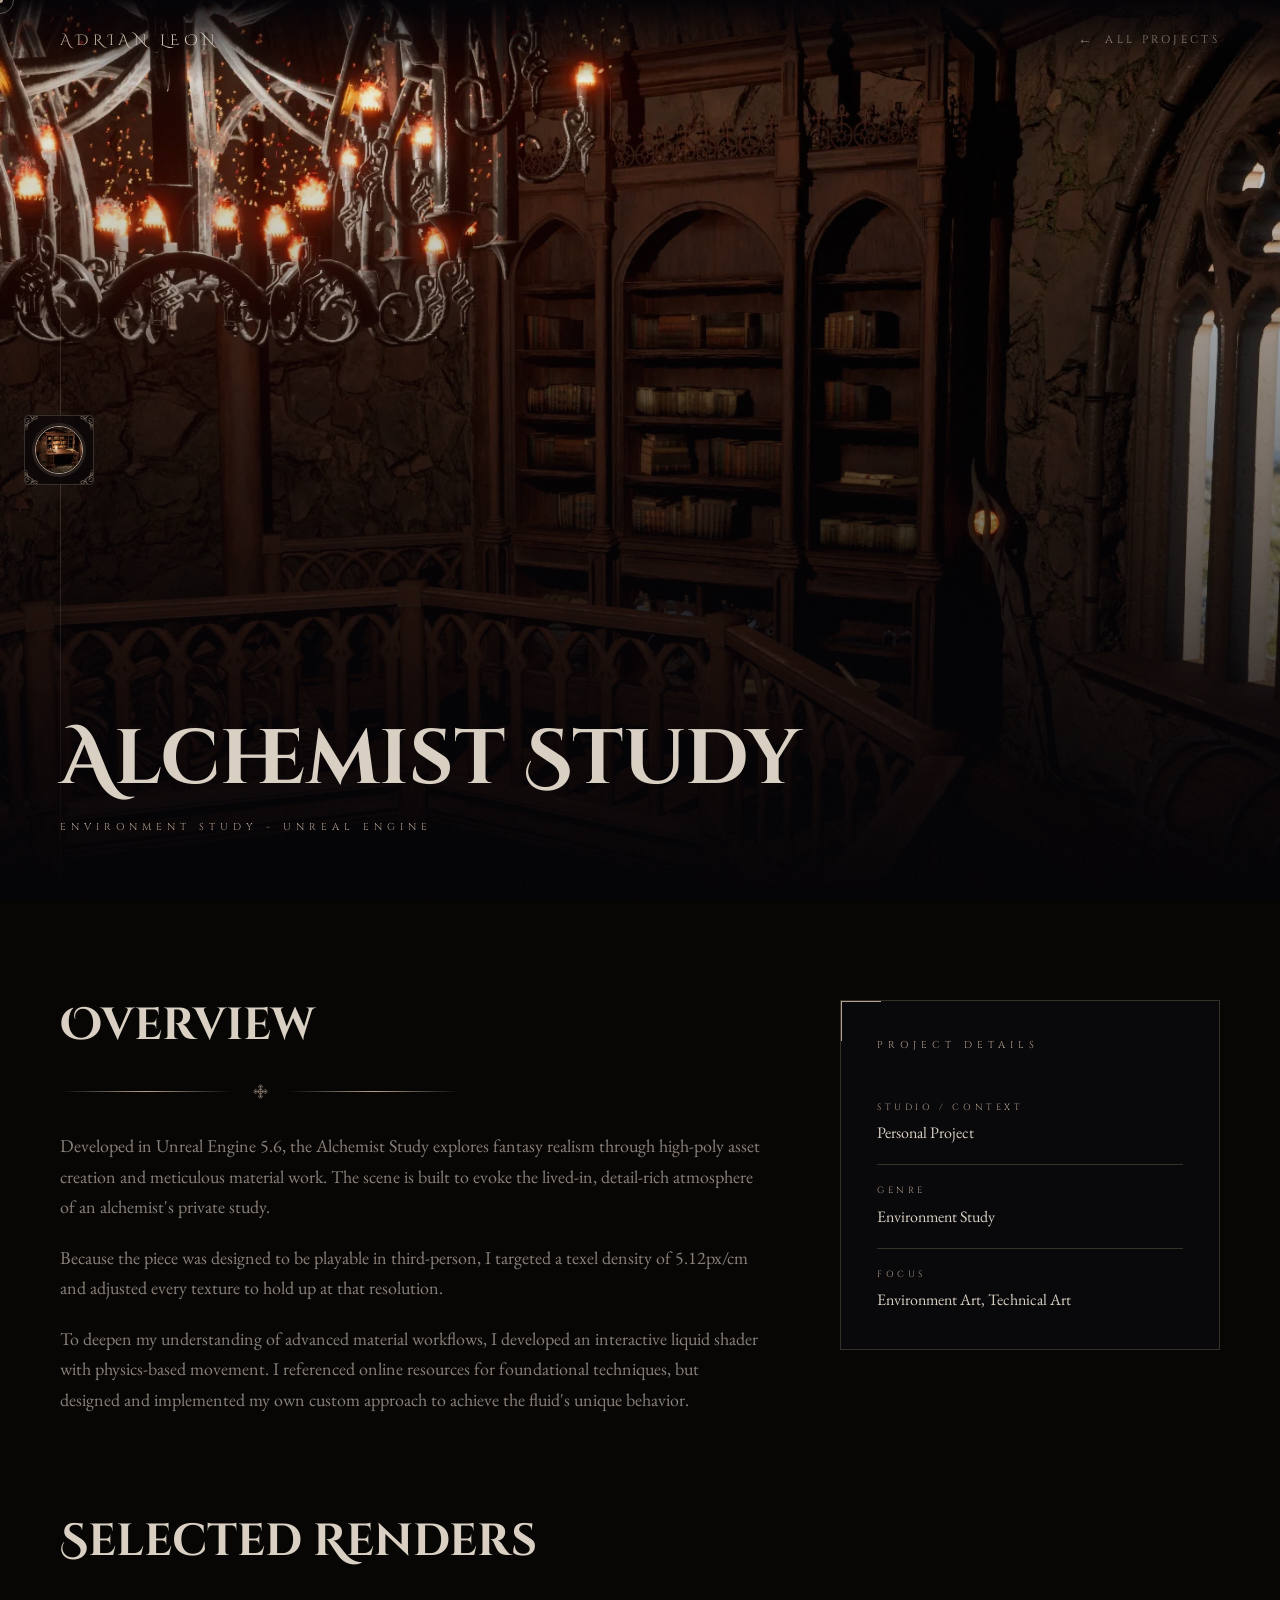
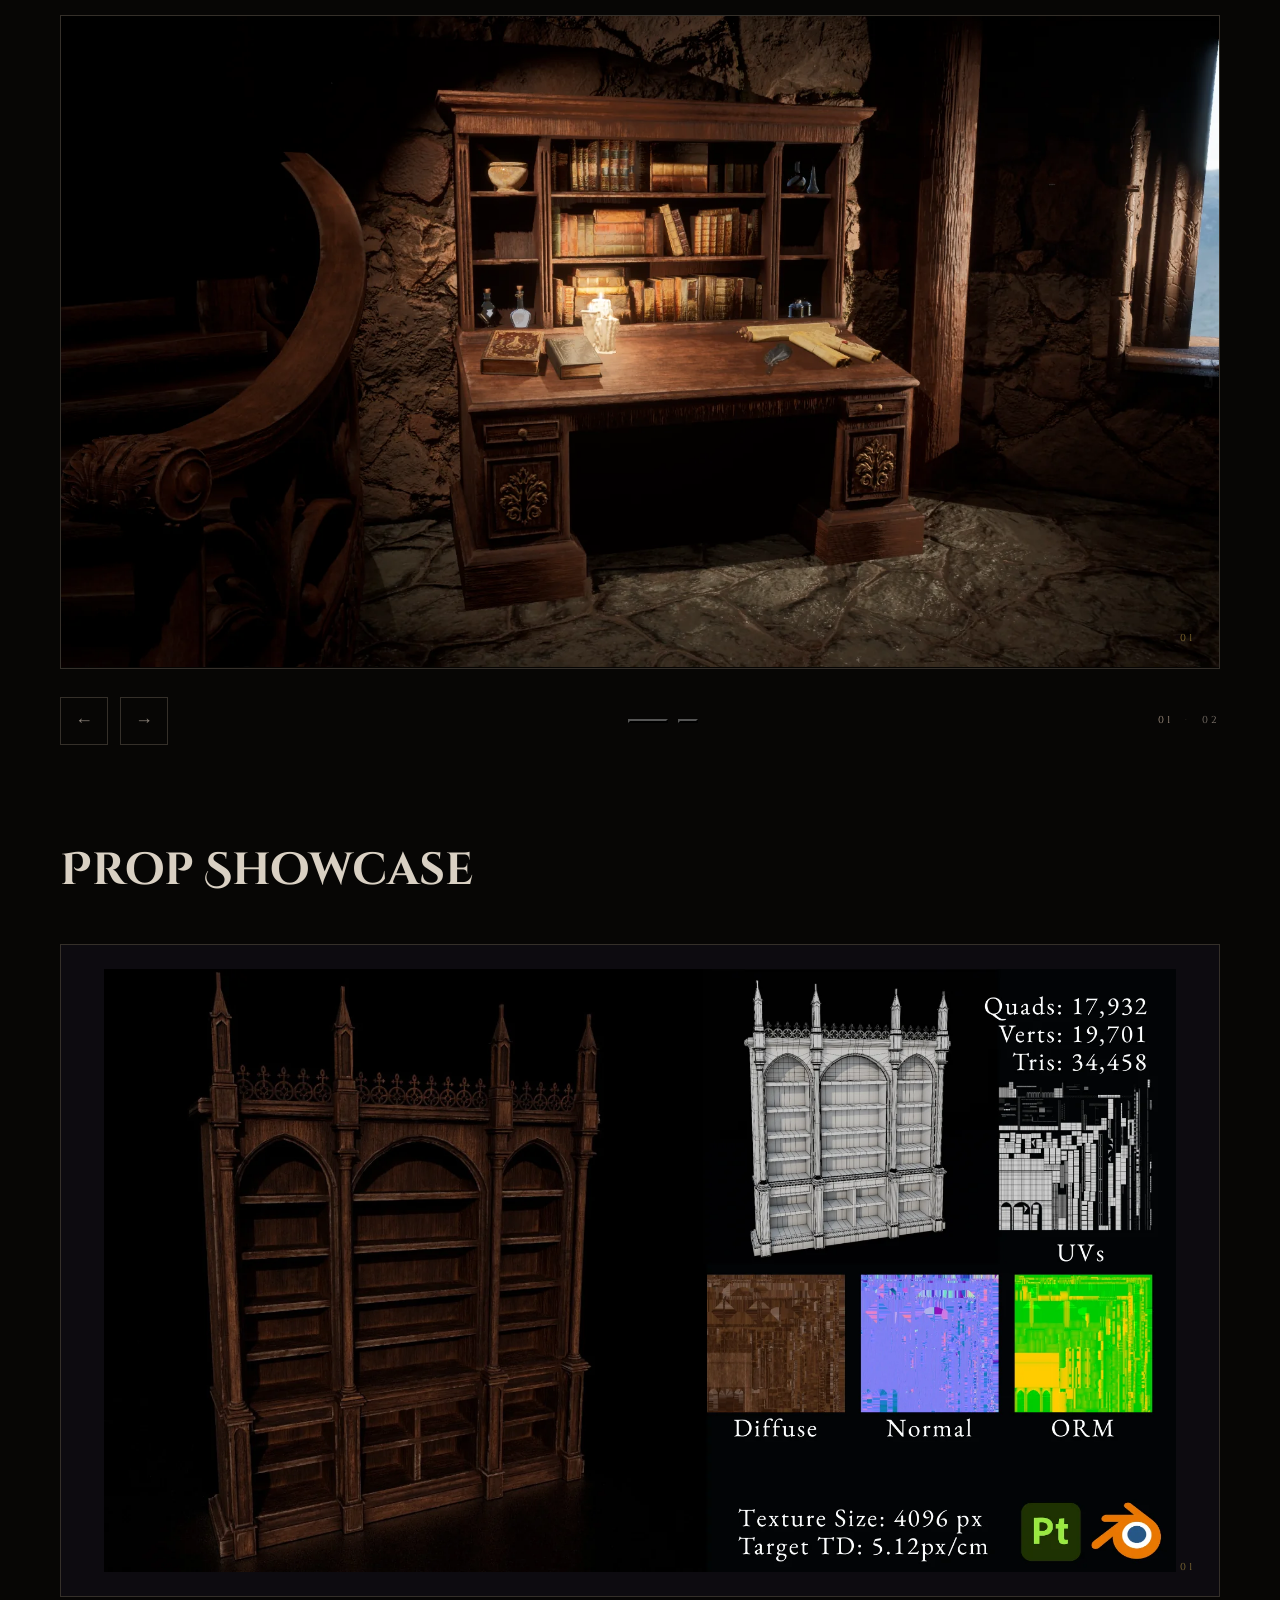
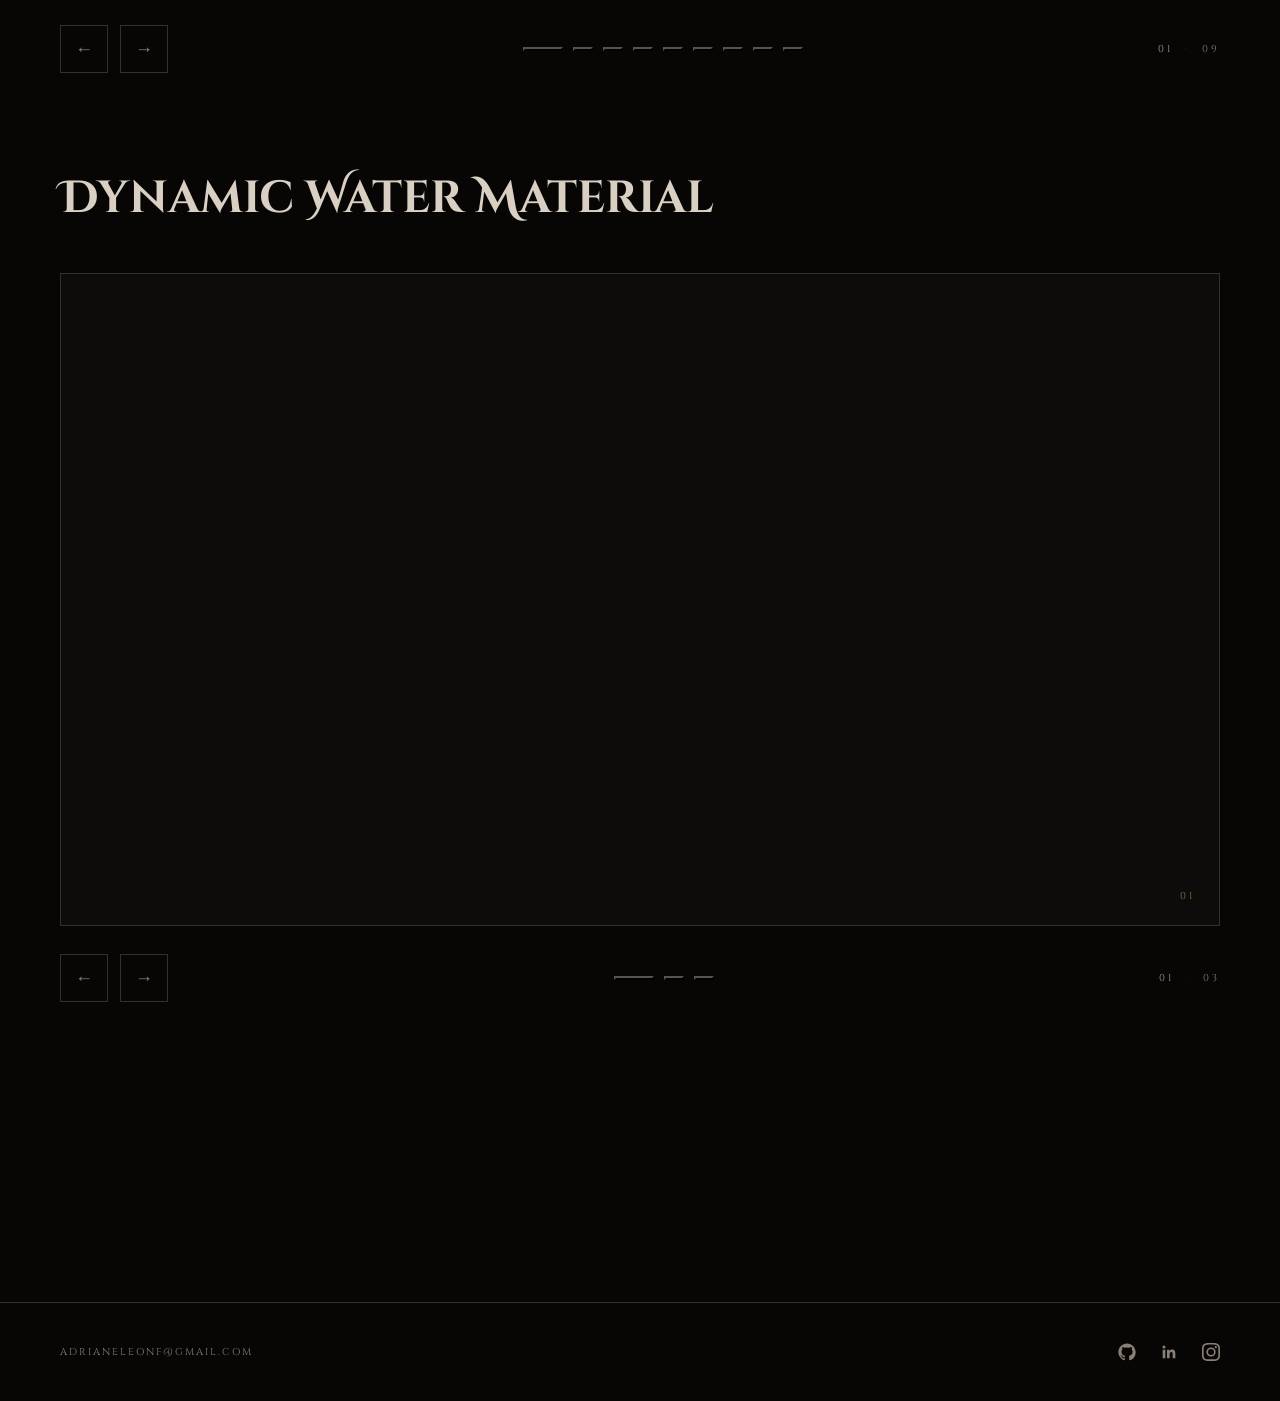
==== commit 53db7a1d: "Divider fix" ====
--- a/alchemist/index.html
+++ b/alchemist/index.html
@@ -98,7 +98,7 @@
       <h2 class="section-title">Overview</h2>
 
       <div class="ornate-divider" style="margin-bottom: 32px;">
-        <div class="ornate-divider-glyph">࿇</div>
+        <div class="ornate-divider-glyph"></div>
       </div>
 
       <p>Developed in Unreal Engine 5.6, the Alchemist Study explores fantasy realism through high-poly asset creation and meticulous material work. The scene is built to evoke the lived-in, detail-rich atmosphere of an alchemist's private study.</p>
--- a/css/project_style.css
+++ b/css/project_style.css
@@ -161,10 +161,22 @@
 }
 
 .ornate-divider-glyph {
-  color: var(--accent-gold);
-  font-size: 18px;
+  background-color: var(--accent-gold);
+  -webkit-mask-image: url("/imgs/DesignElements/Cross.png");
+  mask-image: url("/imgs/DesignElements/Cross.png");
+  -webkit-mask-size: contain;
+  mask-size: contain;
+  -webkit-mask-repeat: no-repeat;
+  mask-repeat: no-repeat;
+  -webkit-mask-position: center;
+  mask-position: center;
+  font-size: 11px;
   opacity: 0.8;
-  display: inline-block;
+  display: inline-flex;
+  align-items: center;
+  justify-content: center;
+  width: 1.4em;
+  height: 1.4em;
   animation: glyphSpin 12s linear infinite;
 }
 
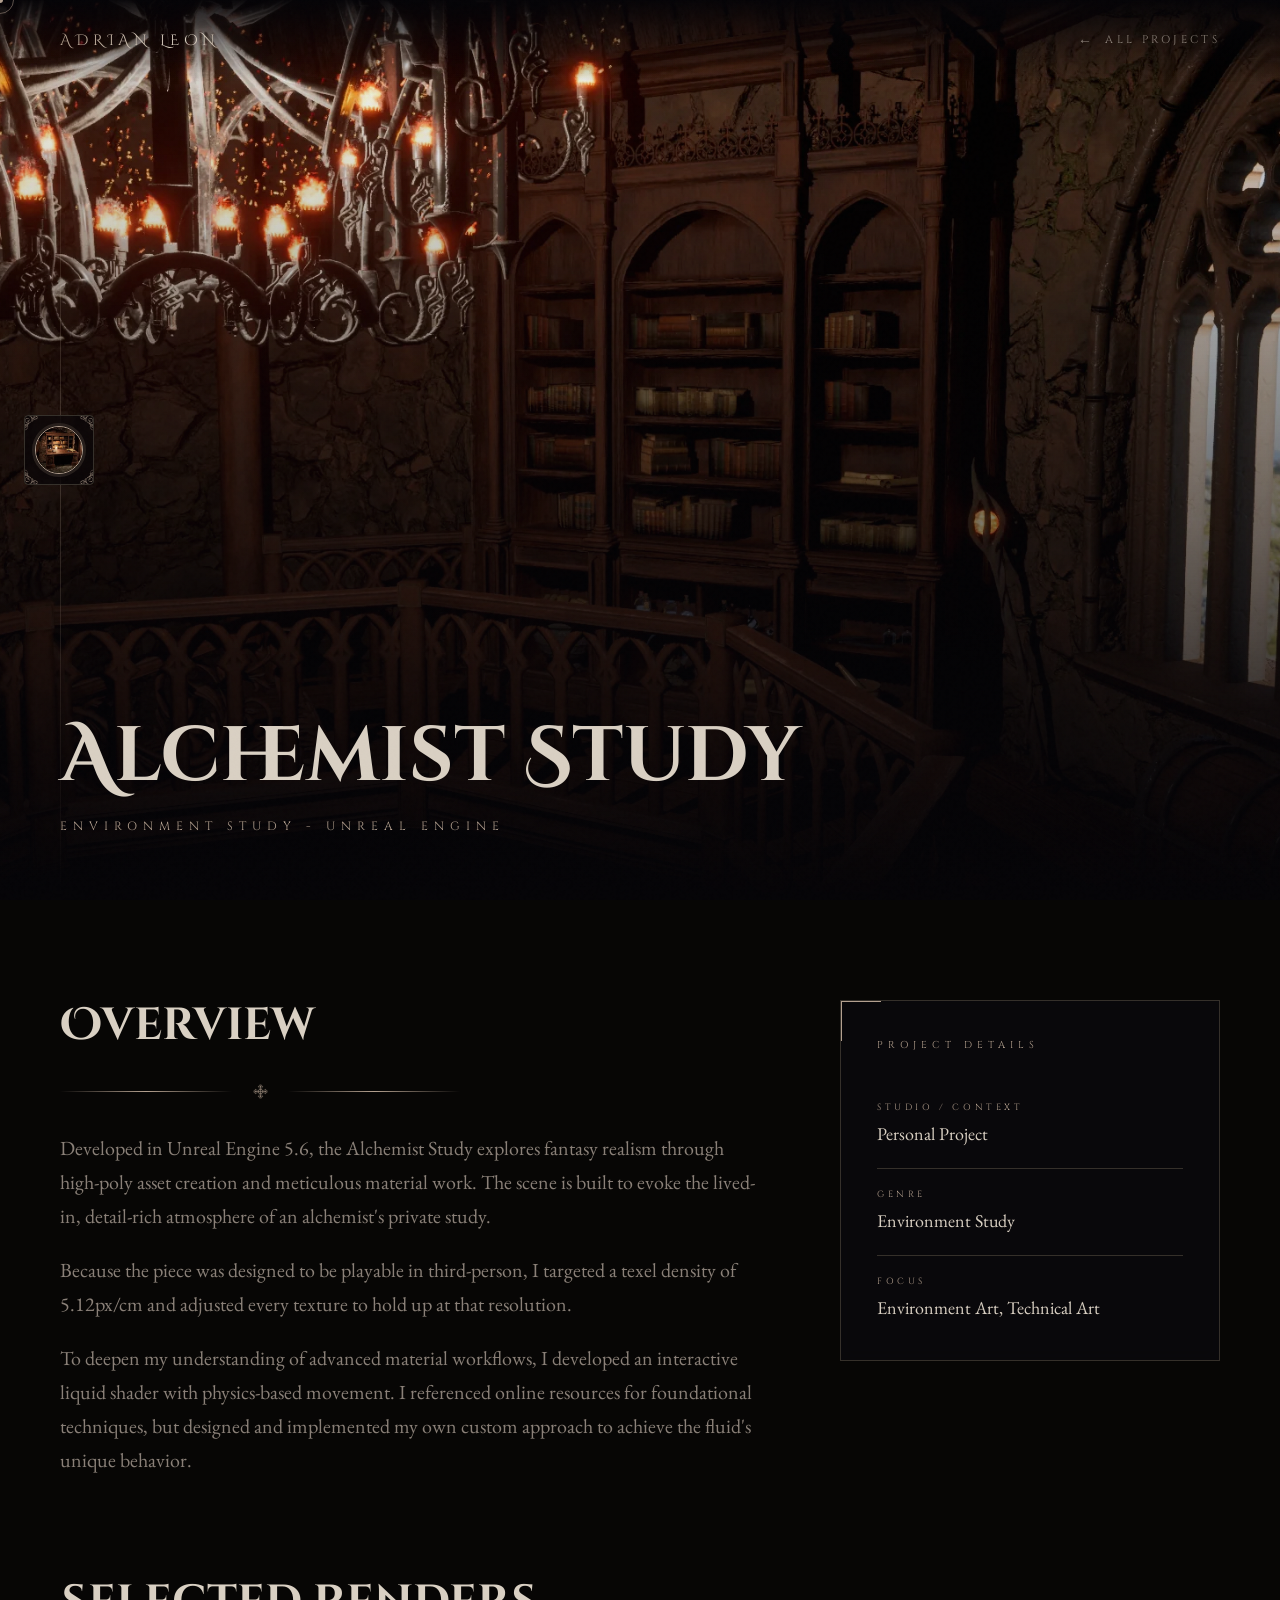
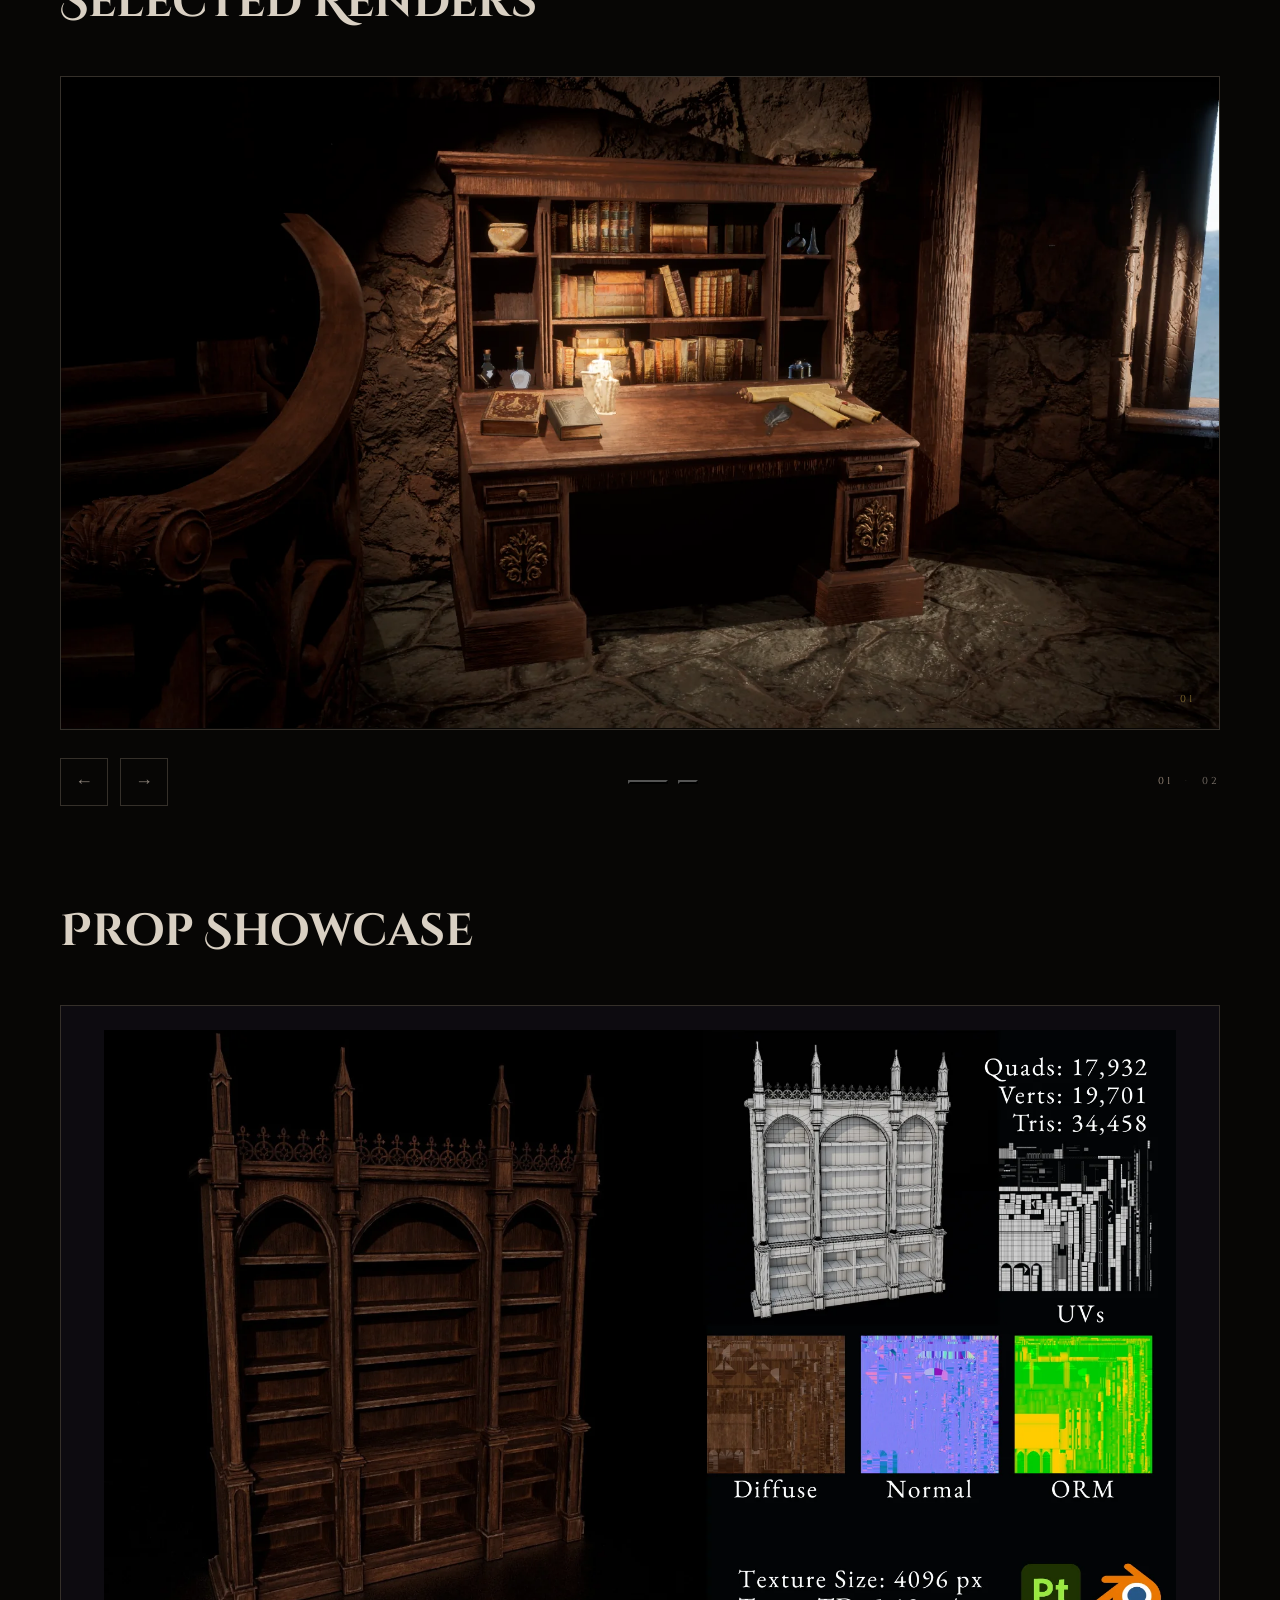
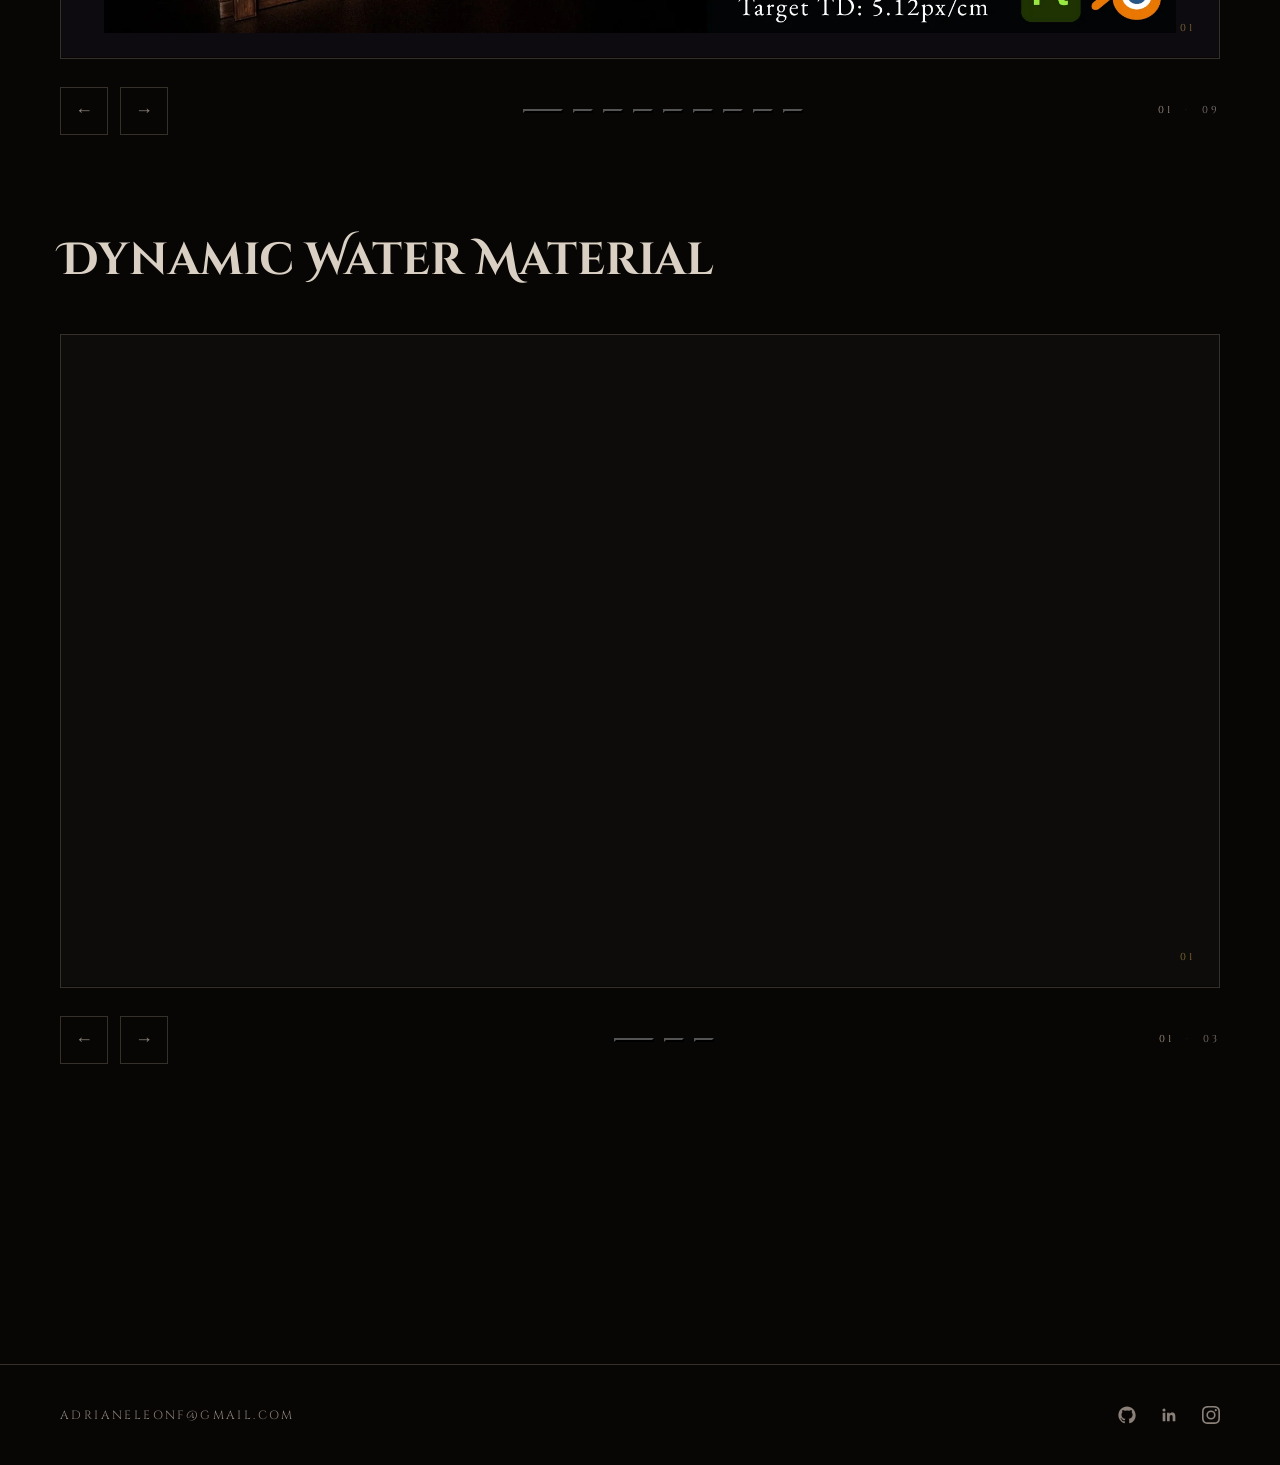
==== commit 18415585: "update mailto" ====
--- a/alchemist/index.html
+++ b/alchemist/index.html
@@ -38,7 +38,7 @@
   <a href="/" class="nav-logo">
     <span>Adrian Leon</span>
   </a>
-  <a href="/#work" class="nav-back">All Projects</a>
+  <a href="/" class="nav-back">All Projects</a>
 </nav>
 
 <!-- ── PROJECT RAIL ───────────────────────────────────── -->
@@ -319,7 +319,7 @@
 
 <!-- ── FOOTER ─────────────────────────────────────────── -->
 <footer>
-  <a href="mailto:adrianeleonf@gmail.com" class="footer-email">adrianeleonf@gmail.com</a>
+  <a href="mailto:adrianeleonf@gmail.com" target="_blank" rel="noopener" class="footer-email">adrianeleonf@gmail.com</a>
   <ul class="footer-social">
     <li>
       <a href="https://github.com/adrianeleonf" target="_blank" rel="noopener" aria-label="GitHub">
@@ -332,7 +332,7 @@
       </a>
     </li>
     <li>
-      <a href="https://www.instagram.com/adrianleon0/" target="_blank" rel="noopener" aria-label="Instagram">
+      <a href="https://www.instagram.com/adrianleon.a/" target="_blank" rel="noopener" aria-label="Instagram">
         <svg viewBox="0 0 24 24" fill="currentColor"><path d="M12 2.16c3.2 0 3.58.01 4.85.07 1.17.05 1.8.24 2.22.4.56.22.96.48 1.38.9.42.42.68.82.9 1.38.16.42.35 1.05.4 2.22.06 1.27.07 1.65.07 4.85s-.01 3.58-.07 4.85c-.05 1.17-.24 1.8-.4 2.22-.22.56-.48.96-.9 1.38-.42.42-.82.68-1.38.9-.42.16-1.05.35-2.22.4-1.27.06-1.65.07-4.85.07s-3.58-.01-4.85-.07c-1.17-.05-1.8-.24-2.22-.4a3.72 3.72 0 0 1-1.38-.9 3.72 3.72 0 0 1-.9-1.38c-.16-.42-.35-1.05-.4-2.22-.06-1.27-.07-1.65-.07-4.85s.01-3.58.07-4.85c.05-1.17.24-1.8.4-2.22.22-.56.48-.96.9-1.38.42-.42.82-.68 1.38-.9.42-.16 1.05-.35 2.22-.4 1.27-.06 1.65-.07 4.85-.07M12 0C8.74 0 8.33.01 7.05.07c-1.28.06-2.15.26-2.91.56a5.9 5.9 0 0 0-2.13 1.39A5.9 5.9 0 0 0 .62 4.15c-.3.76-.5 1.63-.56 2.9C0 8.33 0 8.74 0 12s.01 3.67.07 4.95c.06 1.28.26 2.15.56 2.91.3.79.71 1.47 1.39 2.13.66.67 1.34 1.08 2.13 1.39.76.3 1.63.5 2.9.56 1.28.06 1.69.07 4.95.07s3.67-.01 4.95-.07c1.28-.06 2.15-.26 2.91-.56a5.9 5.9 0 0 0 2.13-1.39c.67-.66 1.08-1.34 1.39-2.13.3-.76.5-1.63.56-2.9.06-1.28.07-1.69.07-4.95s-.01-3.67-.07-4.95c-.06-1.28-.26-2.15-.56-2.91a5.9 5.9 0 0 0-1.39-2.13A5.9 5.9 0 0 0 19.86.62c-.76-.3-1.63-.5-2.9-.56C15.67.01 15.26 0 12 0zm0 5.84A6.16 6.16 0 1 0 12 18.16 6.16 6.16 0 0 0 12 5.84zm0 10.16a4 4 0 1 1 0-8 4 4 0 0 1 0 8zm7.85-10.4a1.44 1.44 0 1 1-2.88 0 1.44 1.44 0 0 1 2.88 0z"/></svg>
       </a>
     </li>
@@ -342,6 +342,7 @@
 <!-- ── SCRIPTS ─────────────────────────────────────────── -->
 <script src="/js/cursor.js"></script>
 <script src="/js/nav-scroll.js"></script>
+<script src="/js/work-scroll.js"></script>
 <script src="/js/lightbox-carousel.js"></script>
 <script src="/js/capsule-touch.js"></script>
 <script src="/js/spec-reveal.js"></script>
--- a/css/base.css
+++ b/css/base.css
@@ -24,7 +24,7 @@
   background: var(--bg-deep);
   color: var(--text-primary);
   font-family: var(--font-body);
-  font-size: 18px;
+  font-size: 20px;
   line-height: 1.7;
   overflow-x: hidden;
   cursor: crosshair;
@@ -77,7 +77,7 @@
 
 .footer-email {
   font-family: var(--font-heading);
-  font-size: 10px;
+  font-size: 12px;
   letter-spacing: 0.2em;
   color: var(--text-muted);
   text-transform: uppercase;
@@ -120,12 +120,60 @@
   100% { background-position: 200% center; }
 }
 
+/* NAV LOGO — gold shimmer sweep, using the site's own palette
+   (accent-gold / text-primary / accent-silver). Shared by index.html
+   and every project page. */
+.nav-logo span {
+  background: linear-gradient(
+    90deg,
+    var(--accent-gold) 0%,
+    var(--text-primary) 40%,
+    var(--accent-gold) 60%,
+    var(--accent-silver) 100%
+  );
+  background-size: 200% auto;
+  -webkit-background-clip: text;
+  -webkit-text-fill-color: transparent;
+  background-clip: text;
+  animation: goldShimmer 4s linear infinite;
+}
+
 @keyframes glyphSpin {
   from { transform: rotate(0deg); }
   to   { transform: rotate(360deg); }
+}
+
+/* Used on both index.html and every project page — kept here instead of
+   duplicated per-stylesheet. */
+.ornate-divider-glyph {
+  background-color: var(--accent-gold);
+  -webkit-mask-image: url("/imgs/DesignElements/Cross.png");
+  mask-image: url("/imgs/DesignElements/Cross.png");
+  -webkit-mask-size: contain;
+  mask-size: contain;
+  -webkit-mask-repeat: no-repeat;
+  mask-repeat: no-repeat;
+  -webkit-mask-position: center;
+  mask-position: center;
+  font-size: 11px;
+  opacity: 0.8;
+  display: inline-flex;
+  align-items: center;
+  justify-content: center;
+  width: 1.4em;
+  height: 1.4em;
+  animation: glyphSpin 12s linear infinite;
 }
 
 @keyframes shimmerSweep {
   0%   { transform: translateX(-100%) skewX(-15deg); }
   100% { transform: translateX(300%) skewX(-15deg); }
 }
+
+@media (max-width: 900px) {
+  /* Custom cursor is a desktop-mouse effect; there's no persistent
+     pointer position on touch, so it's just visual clutter here. */
+  .cursor-dot, .cursor-ring { display: none; }
+
+  footer { flex-direction: column; gap: 12px; text-align: center; }
+}
--- a/css/project_style.css
+++ b/css/project_style.css
@@ -142,7 +142,7 @@
 
 .project-category {
   font-family: var(--font-heading);
-  font-size: 10px;
+  font-size: 12px;
   letter-spacing: 0.5em;
   color: var(--accent-gold);
   text-transform: uppercase;
@@ -158,26 +158,6 @@
   align-items: center;
   gap: 20px;
   max-width: 400px;
-}
-
-.ornate-divider-glyph {
-  background-color: var(--accent-gold);
-  -webkit-mask-image: url("/imgs/DesignElements/Cross.png");
-  mask-image: url("/imgs/DesignElements/Cross.png");
-  -webkit-mask-size: contain;
-  mask-size: contain;
-  -webkit-mask-repeat: no-repeat;
-  mask-repeat: no-repeat;
-  -webkit-mask-position: center;
-  mask-position: center;
-  font-size: 11px;
-  opacity: 0.8;
-  display: inline-flex;
-  align-items: center;
-  justify-content: center;
-  width: 1.4em;
-  height: 1.4em;
-  animation: glyphSpin 12s linear infinite;
 }
 
 /* ── MAIN LAYOUT ───────────────────────────────────── */
@@ -217,7 +197,7 @@
 .project-description p {
   color: var(--text-muted);
   margin-bottom: 20px;
-  font-size: 18px;
+  font-size: 20px;
 }
 .project-description p:last-child { margin-bottom: 0; }
 
@@ -263,7 +243,7 @@
 }
 .detail-value {
   font-family: var(--font-body);
-  font-size: 16px;
+  font-size: 18px;
   color: var(--text-primary);
 }
 
@@ -952,10 +932,6 @@
   .nav-logo span { font-size: 12px; letter-spacing: 0.12em; }
   .nav-back { font-size: 9px; letter-spacing: 0.12em; gap: 6px; }
 
-  /* Custom cursor is a desktop-mouse effect; there's no persistent
-     pointer position on touch, so it's just visual clutter here. */
-  .cursor-dot, .cursor-ring { display: none; }
-
   .project-hero-content { padding: 0 24px 48px; }
   .hero-accent-line { left: 24px; }
 
@@ -966,8 +942,6 @@
     gap: 48px;
   }
   .project-details-card { position: static; }
-
-  footer { flex-direction: column; gap: 12px; text-align: center; }
 
   /* Capsule switcher on touch: hover can't expand it, so tap toggles an
      .expanded class instead (see js/capsule-touch.js). Once expanded,
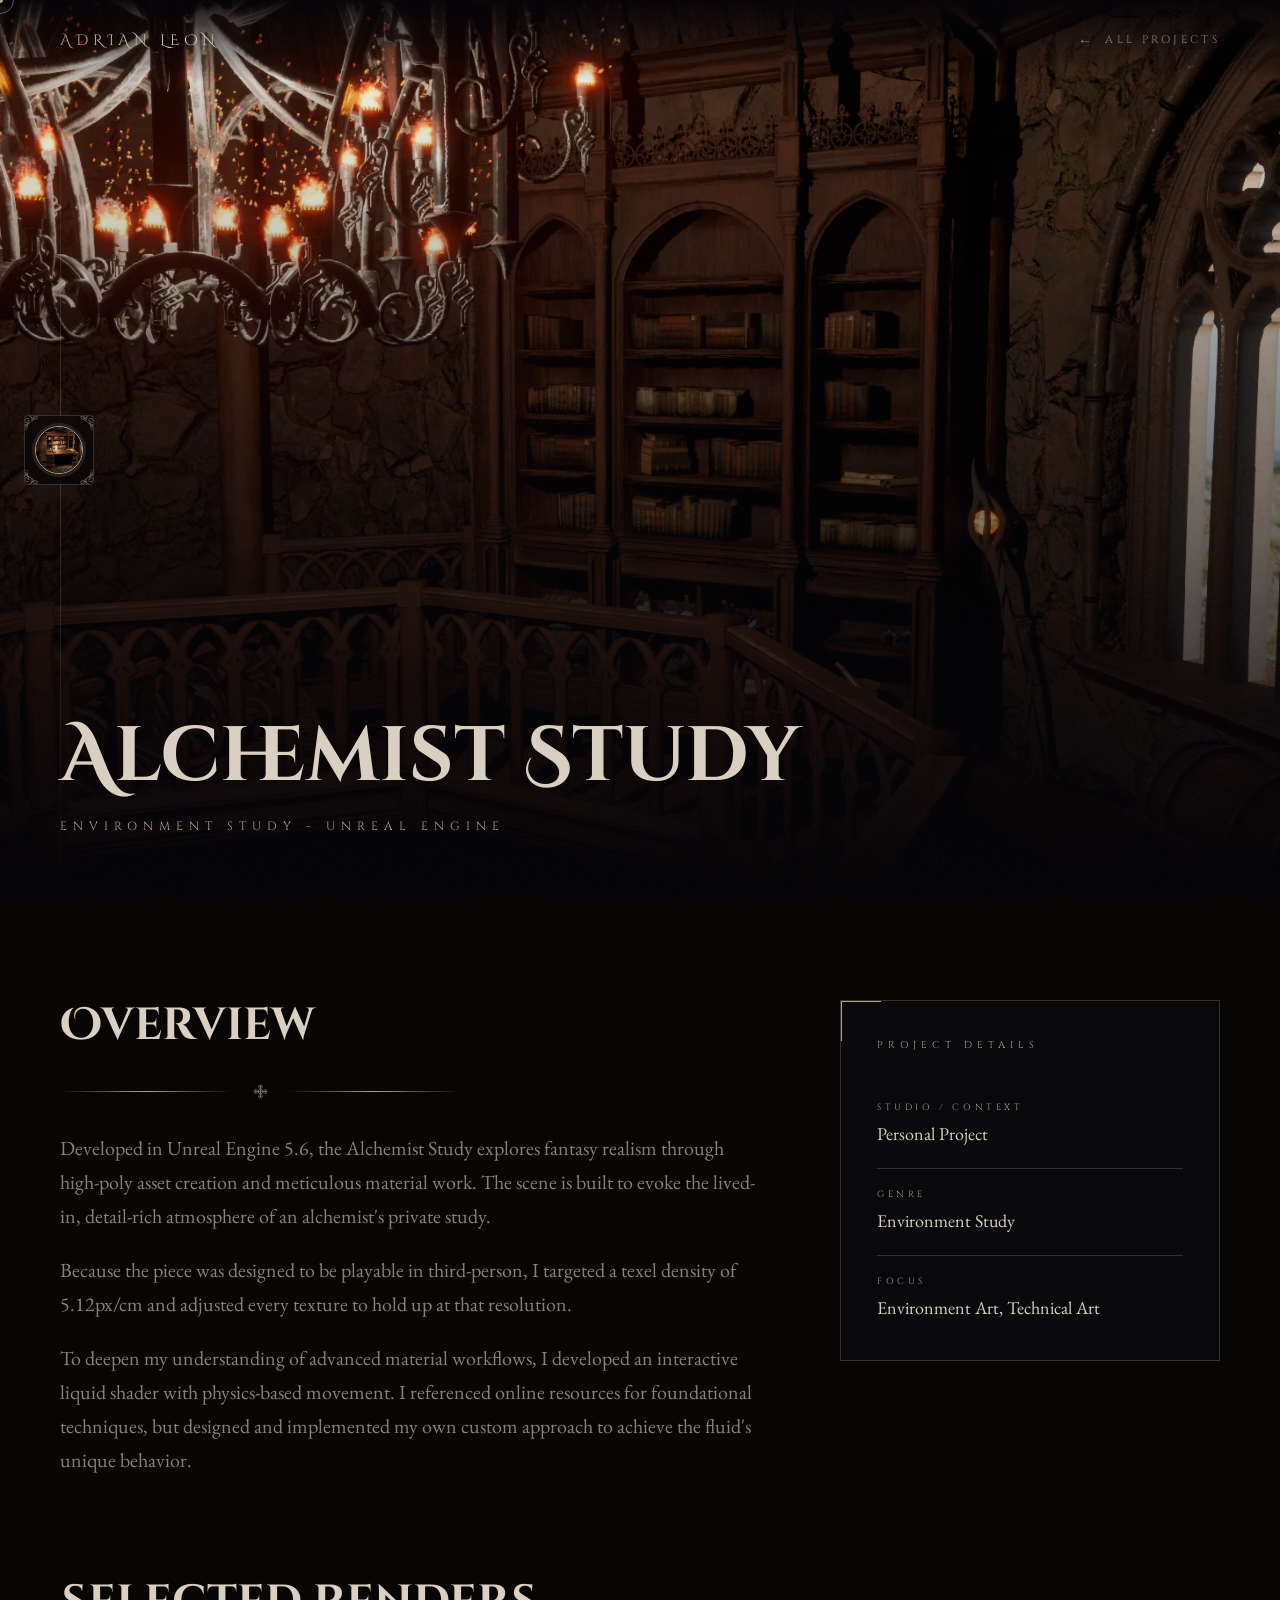
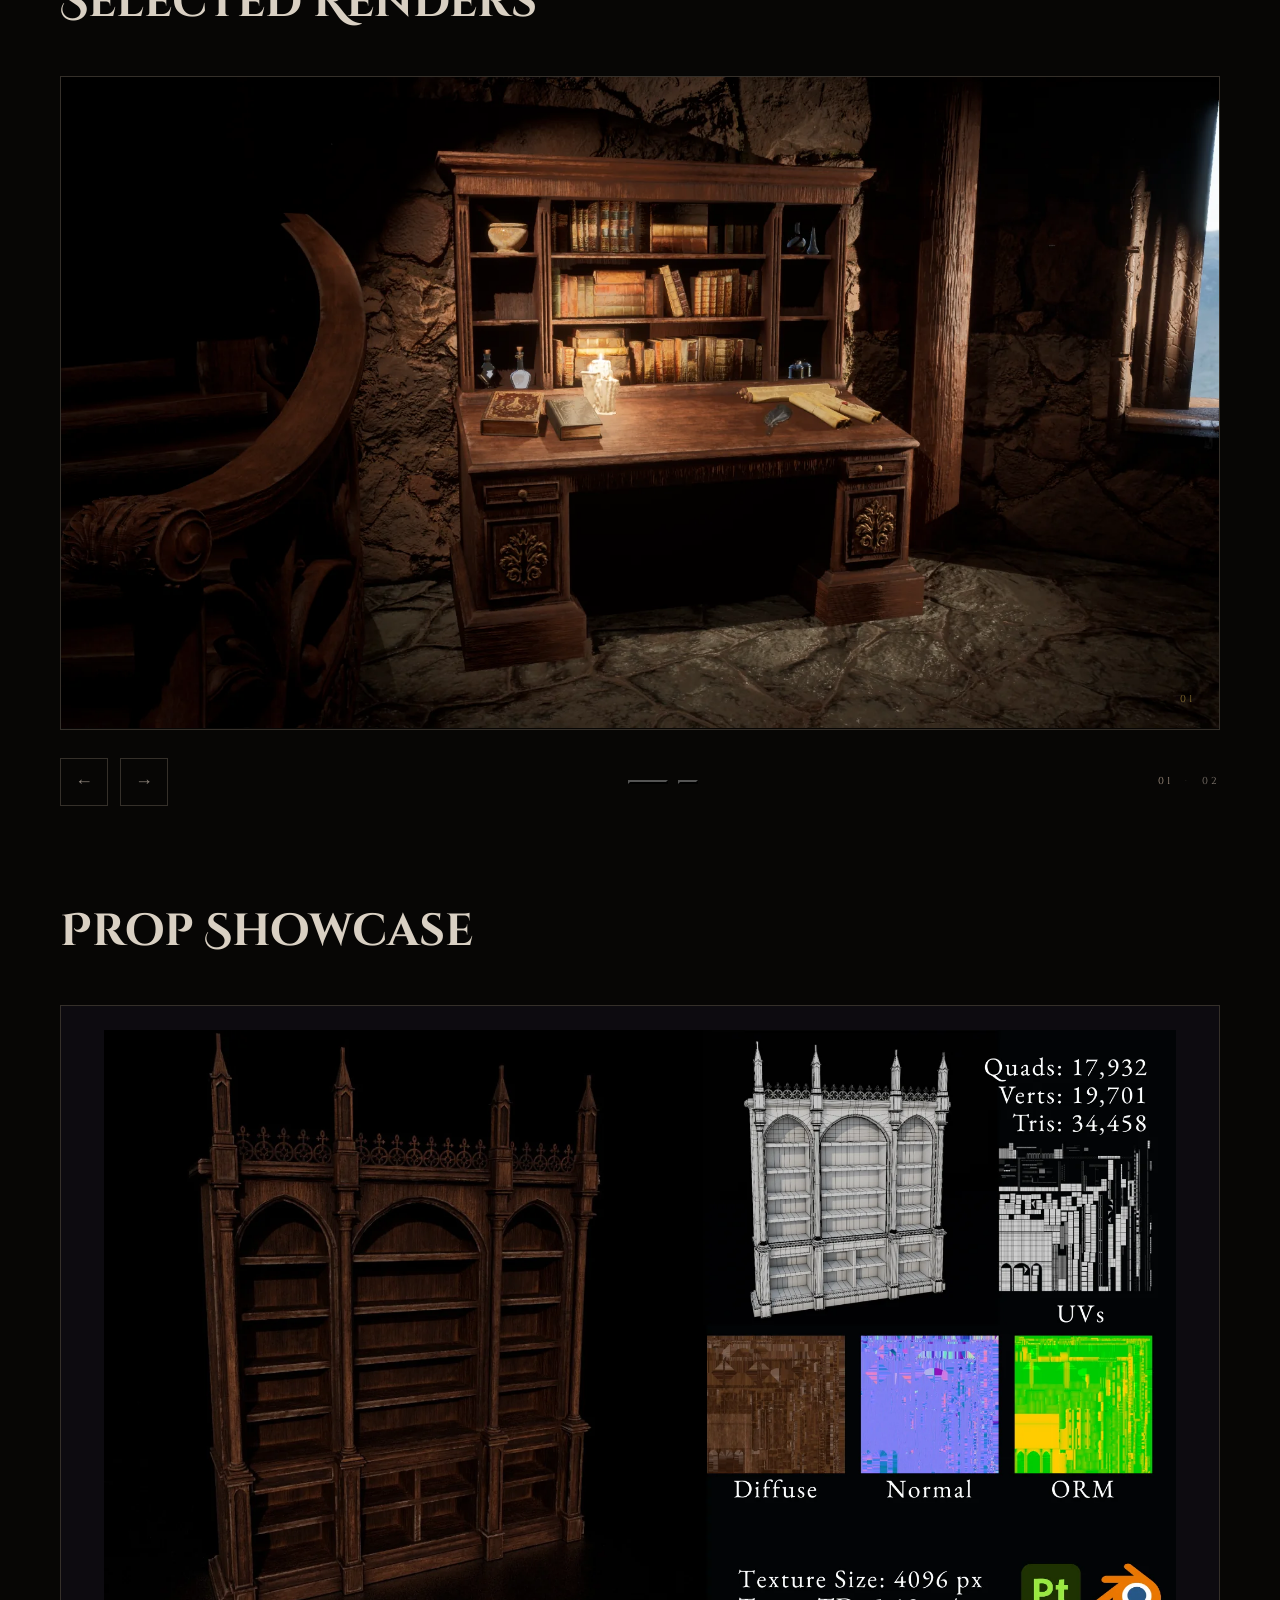
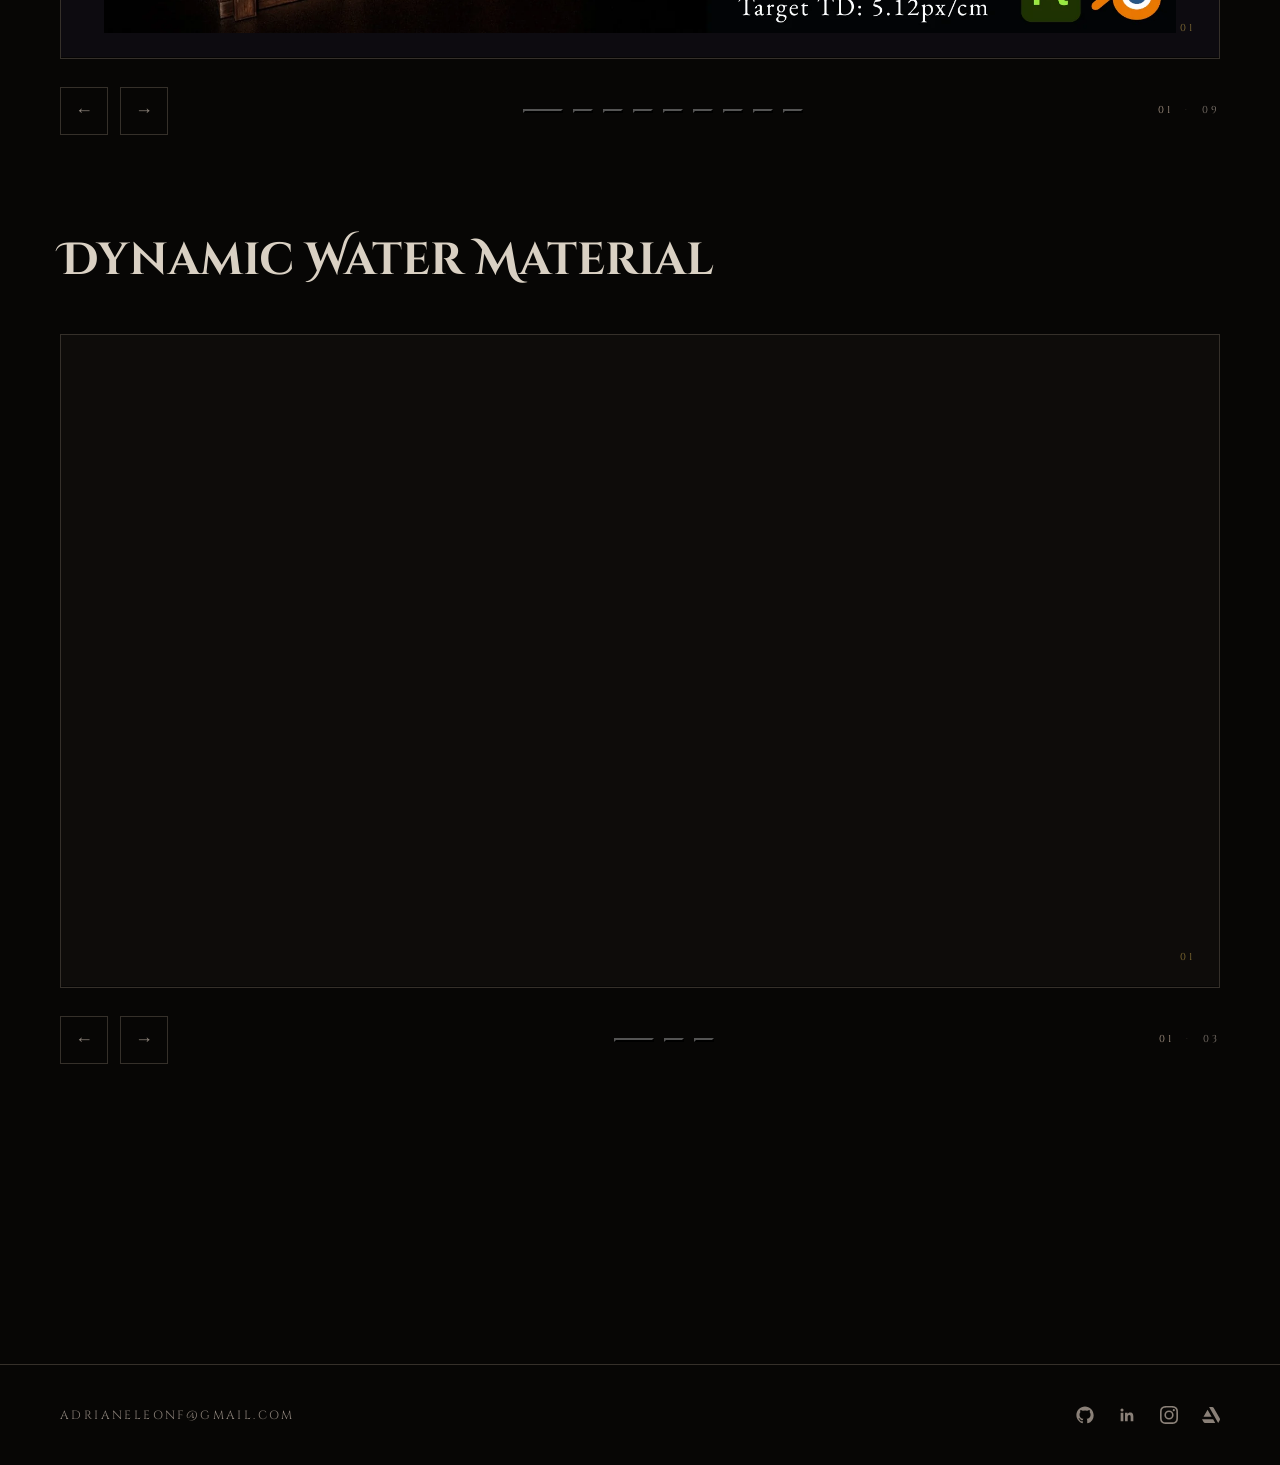
==== commit 5c87d7e7: "Add modular castle page" ====
--- a/alchemist/index.html
+++ b/alchemist/index.html
@@ -43,7 +43,7 @@
 
 <!-- ── PROJECT RAIL ───────────────────────────────────── -->
 <aside class="project-capsule" aria-label="Switch project">
-  <div class="capsule-shell" style="--capsule-offset: -58px;">
+  <div class="capsule-shell" style="--capsule-offset: -116px;">
     <span class="capsule-corner capsule-corner--tl"></span>
     <span class="capsule-corner capsule-corner--tr"></span>
     <span class="capsule-corner capsule-corner--bl"></span>
@@ -52,6 +52,9 @@
       <a href="/bellum/" class="capsule-item">
         <span class="capsule-thumb"><img src="/imgs/DesignElements/capsule-thumbs/bellum.webp" alt="" loading="lazy"></span>
       </a>
+      <a href="/modularcastle/" class="capsule-item">
+        <span class="capsule-thumb"><img src="/imgs/DesignElements/capsule-thumbs/modularcastle.webp" alt="" loading="lazy"></span>
+      </a>
       <a href="/alchemist/" class="capsule-item active">
         <span class="capsule-thumb"><img src="/imgs/DesignElements/capsule-thumbs/alchemist.webp" alt="" loading="lazy"></span>
       </a>
@@ -68,6 +71,7 @@
   </div>
   <div class="capsule-label-list">
     <span class="capsule-label">Bellum</span>
+    <span class="capsule-label">Modular Castle</span>
     <span class="capsule-label">Alchemist Study</span>
     <span class="capsule-label">Dead Rails</span>
     <span class="capsule-label">Starborn Orion</span>
@@ -260,7 +264,7 @@
         <div class="carousel-track">
 
           <div class="carousel-slide">
-            <iframe src="https://www.youtube.com/embed/xZX2_KH5Wp8" title="Alchemist Study — Dynamic Water Material" style="width:100%;height:100%;display:block;border:0;" allow="accelerometer; autoplay; clipboard-write; encrypted-media; gyroscope; picture-in-picture; web-share" allowfullscreen></iframe>
+            <iframe src="https://www.youtube.com/embed/KUICQ5ofkQo" title="Alchemist Study — Dynamic Water Material" style="width:100%;height:100%;display:block;border:0;" allow="accelerometer; autoplay; clipboard-write; encrypted-media; gyroscope; picture-in-picture; web-share" allowfullscreen></iframe>
             <div class="slide-caption">Water Simulation — Preview</div>
             <span class="slide-index">01</span>
           </div>
@@ -299,11 +303,11 @@
   <!-- ── PREV / NEXT PROJECTS ── -->
   <!-- EDIT: href, label, and title for each project -->
   <nav class="project-nav" aria-label="Project navigation">
-    <a href="/bellum/" class="project-nav-item prev">
+    <a href="/modularcastle/" class="project-nav-item prev">
       <span class="nav-item-arrow">←</span>
       <span class="nav-item-text">
         <span class="nav-item-label">Previous</span>
-        <span class="nav-item-title">Bellum</span>
+        <span class="nav-item-title">Modular Castle</span>
       </span>
     </a>
     <a href="/starborn/" class="project-nav-item next">
@@ -336,6 +340,11 @@
         <svg viewBox="0 0 24 24" fill="currentColor"><path d="M12 2.16c3.2 0 3.58.01 4.85.07 1.17.05 1.8.24 2.22.4.56.22.96.48 1.38.9.42.42.68.82.9 1.38.16.42.35 1.05.4 2.22.06 1.27.07 1.65.07 4.85s-.01 3.58-.07 4.85c-.05 1.17-.24 1.8-.4 2.22-.22.56-.48.96-.9 1.38-.42.42-.82.68-1.38.9-.42.16-1.05.35-2.22.4-1.27.06-1.65.07-4.85.07s-3.58-.01-4.85-.07c-1.17-.05-1.8-.24-2.22-.4a3.72 3.72 0 0 1-1.38-.9 3.72 3.72 0 0 1-.9-1.38c-.16-.42-.35-1.05-.4-2.22-.06-1.27-.07-1.65-.07-4.85s.01-3.58.07-4.85c.05-1.17.24-1.8.4-2.22.22-.56.48-.96.9-1.38.42-.42.82-.68 1.38-.9.42-.16 1.05-.35 2.22-.4 1.27-.06 1.65-.07 4.85-.07M12 0C8.74 0 8.33.01 7.05.07c-1.28.06-2.15.26-2.91.56a5.9 5.9 0 0 0-2.13 1.39A5.9 5.9 0 0 0 .62 4.15c-.3.76-.5 1.63-.56 2.9C0 8.33 0 8.74 0 12s.01 3.67.07 4.95c.06 1.28.26 2.15.56 2.91.3.79.71 1.47 1.39 2.13.66.67 1.34 1.08 2.13 1.39.76.3 1.63.5 2.9.56 1.28.06 1.69.07 4.95.07s3.67-.01 4.95-.07c1.28-.06 2.15-.26 2.91-.56a5.9 5.9 0 0 0 2.13-1.39c.67-.66 1.08-1.34 1.39-2.13.3-.76.5-1.63.56-2.9.06-1.28.07-1.69.07-4.95s-.01-3.67-.07-4.95c-.06-1.28-.26-2.15-.56-2.91a5.9 5.9 0 0 0-1.39-2.13A5.9 5.9 0 0 0 19.86.62c-.76-.3-1.63-.5-2.9-.56C15.67.01 15.26 0 12 0zm0 5.84A6.16 6.16 0 1 0 12 18.16 6.16 6.16 0 0 0 12 5.84zm0 10.16a4 4 0 1 1 0-8 4 4 0 0 1 0 8zm7.85-10.4a1.44 1.44 0 1 1-2.88 0 1.44 1.44 0 0 1 2.88 0z"/></svg>
       </a>
     </li>
+    <li>
+      <a href="https://adrianleon0.artstation.com/" target="_blank" rel="noopener" aria-label="ArtStation">
+        <svg viewBox="0 0 24 24" fill="currentColor"><path d="M0 17.723l2.027 3.505h.001a2.424 2.424 0 0 0 2.164 1.333h13.457l-2.792-4.838H0zm24 .025c0-.484-.143-.935-.388-1.314L15.728 2.728a2.424 2.424 0 0 0-2.142-1.289H9.419L21.598 22.54l1.92-3.325c.378-.637.482-.919.482-1.467zm-11.129-3.462L7.428 4.858l-5.444 9.428h10.887z"/></svg>
+      </a>
+    </li>
   </ul>
 </footer>
 
--- a/css/project_style.css
+++ b/css/project_style.css
@@ -320,23 +320,28 @@
 }
 
 /* EDIT: each slide image */
-.carousel-slide img {
+.carousel-slide img,
+.carousel-slide video {
   width: 100%; height: 100%;
   object-fit: cover;
   display: block;
   transition: transform 0.6s ease;
 }
-.carousel-slide:hover img { transform: scale(1.03); }
+.carousel-slide video { pointer-events: none; }
+.carousel-slide:hover img,
+.carousel-slide:hover video { transform: scale(1.03); }
 
 /* Slides where full image should be visible (graphs, GIFs, UI shots) */
 .carousel-slide--contain {
   background: #0d0b10;
 }
-.carousel-slide--contain img {
+.carousel-slide--contain img,
+.carousel-slide--contain video {
   object-fit: contain;
   padding: 24px;
 }
-.carousel-slide--contain:hover img { transform: none; }
+.carousel-slide--contain:hover img,
+.carousel-slide--contain:hover video { transform: none; }
 
 /* Slide index label */
 .slide-index {
@@ -470,7 +475,7 @@
 }
 
 .project-capsule:hover .capsule-shell {
-  max-height: 320px;
+  max-height: 384px;
 }
 
 .capsule-items {
@@ -577,12 +582,14 @@
 .capsule-label:nth-of-type(3) { top: 144px; }
 .capsule-label:nth-of-type(4) { top: 202px; }
 .capsule-label:nth-of-type(5) { top: 260px; }
+.capsule-label:nth-of-type(6) { top: 318px; }
 
 .capsule-shell:has(a.capsule-item:nth-of-type(1):hover) ~ .capsule-label-list .capsule-label:nth-of-type(1),
 .capsule-shell:has(a.capsule-item:nth-of-type(2):hover) ~ .capsule-label-list .capsule-label:nth-of-type(2),
 .capsule-shell:has(a.capsule-item:nth-of-type(3):hover) ~ .capsule-label-list .capsule-label:nth-of-type(3),
 .capsule-shell:has(a.capsule-item:nth-of-type(4):hover) ~ .capsule-label-list .capsule-label:nth-of-type(4),
-.capsule-shell:has(a.capsule-item:nth-of-type(5):hover) ~ .capsule-label-list .capsule-label:nth-of-type(5) {
+.capsule-shell:has(a.capsule-item:nth-of-type(5):hover) ~ .capsule-label-list .capsule-label:nth-of-type(5),
+.capsule-shell:has(a.capsule-item:nth-of-type(6):hover) ~ .capsule-label-list .capsule-label:nth-of-type(6) {
   opacity: 1;
 }
 
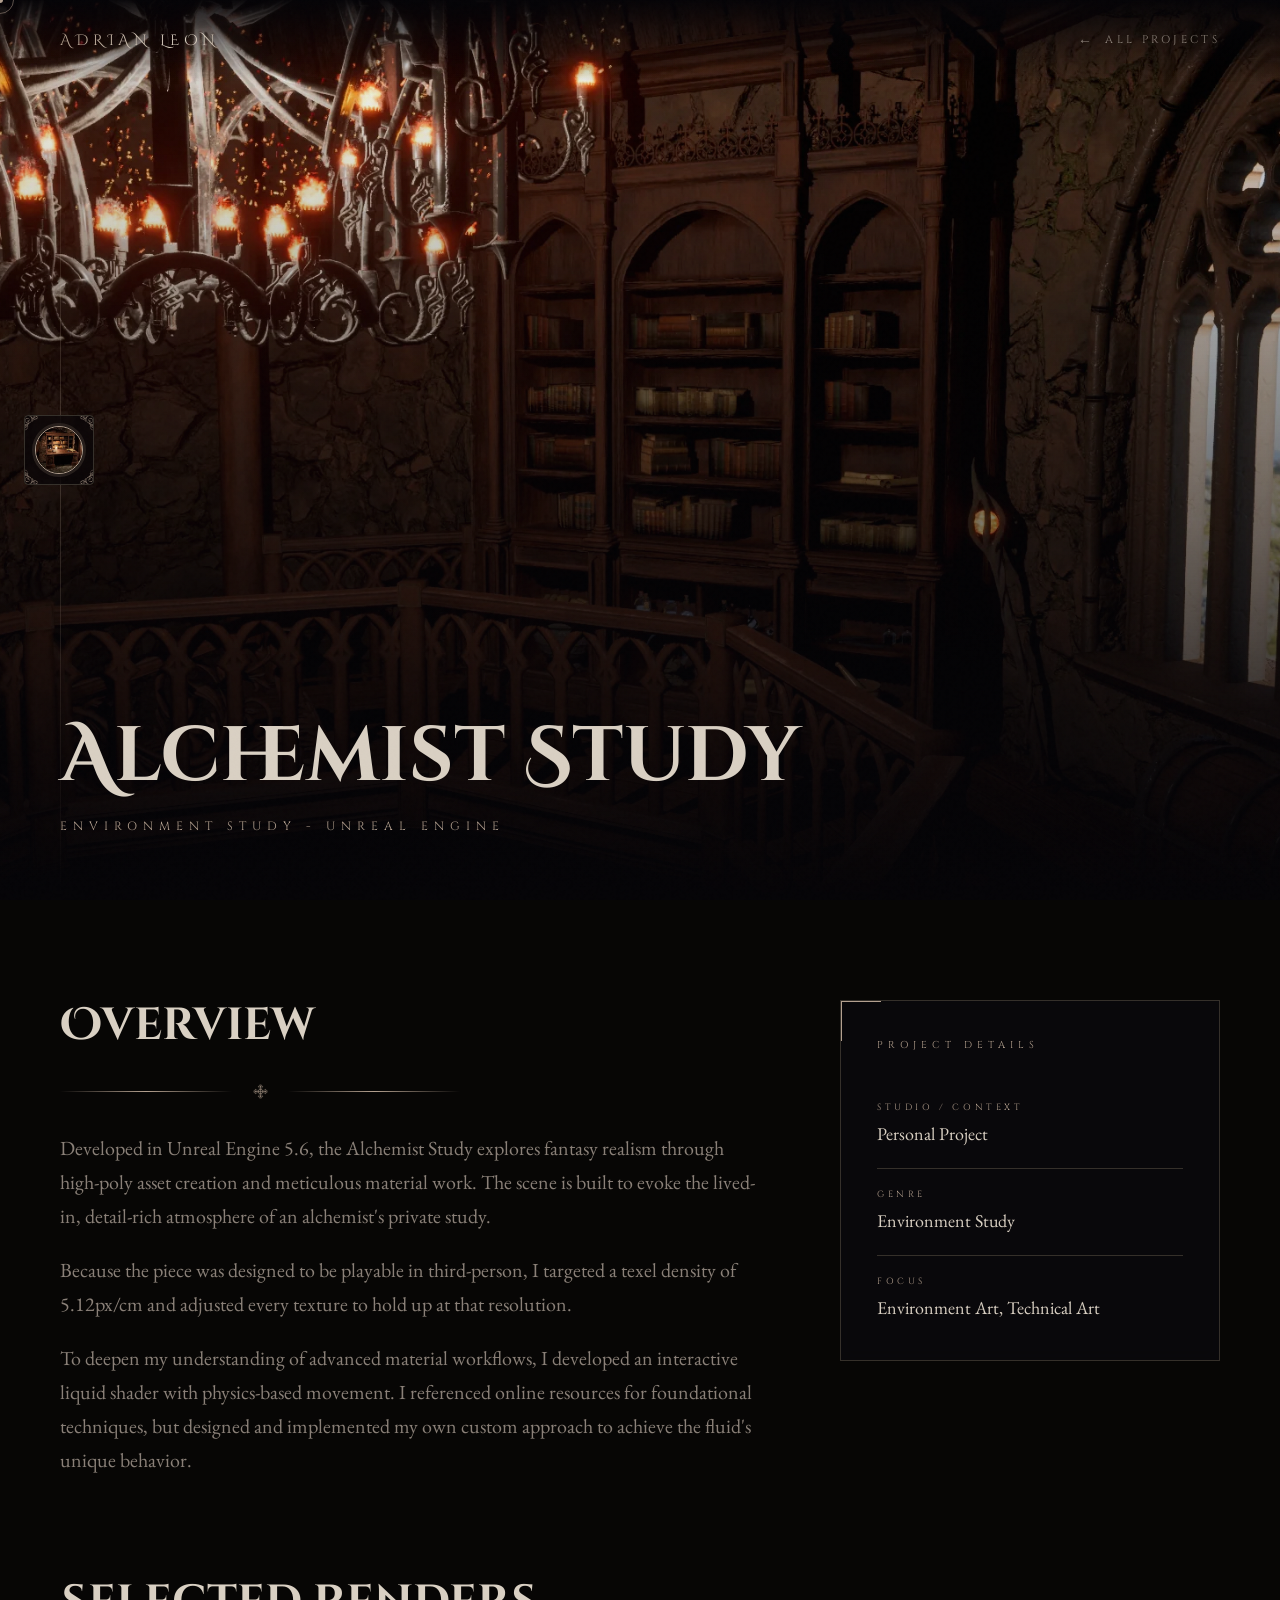
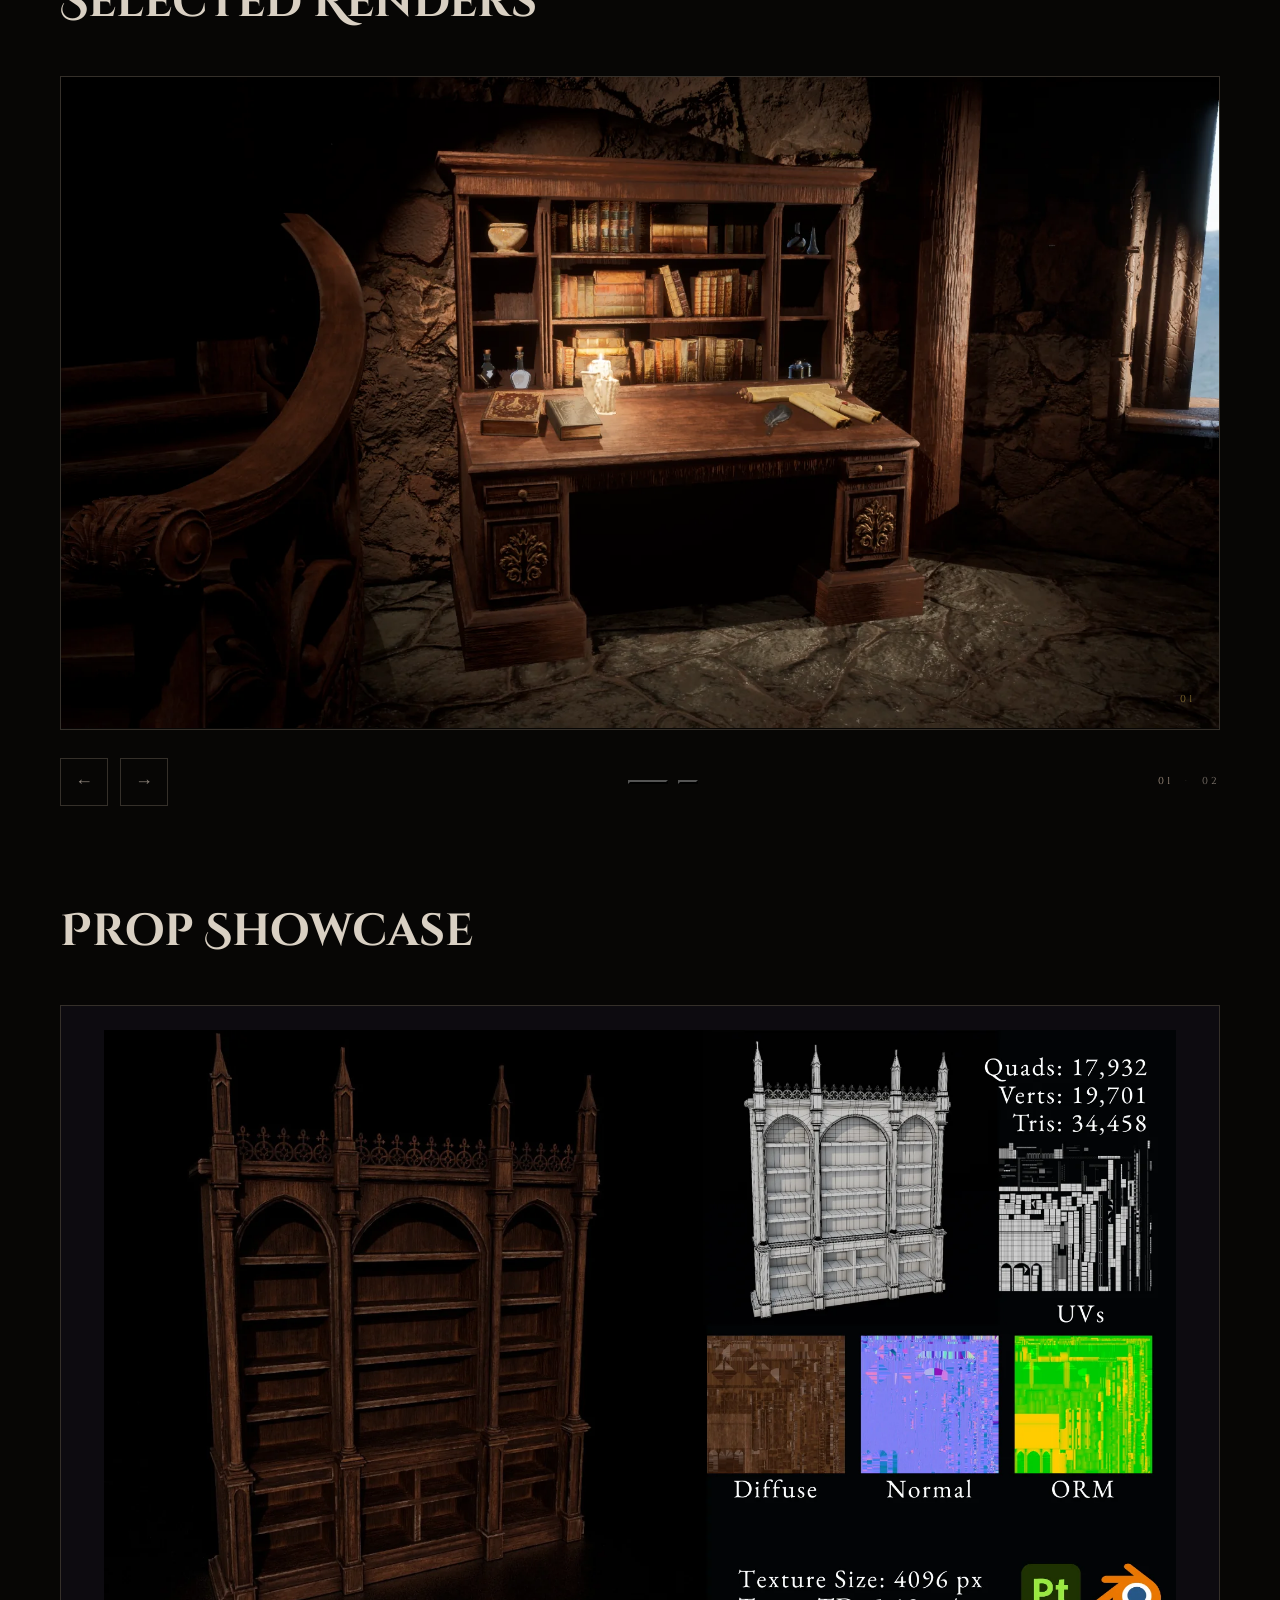
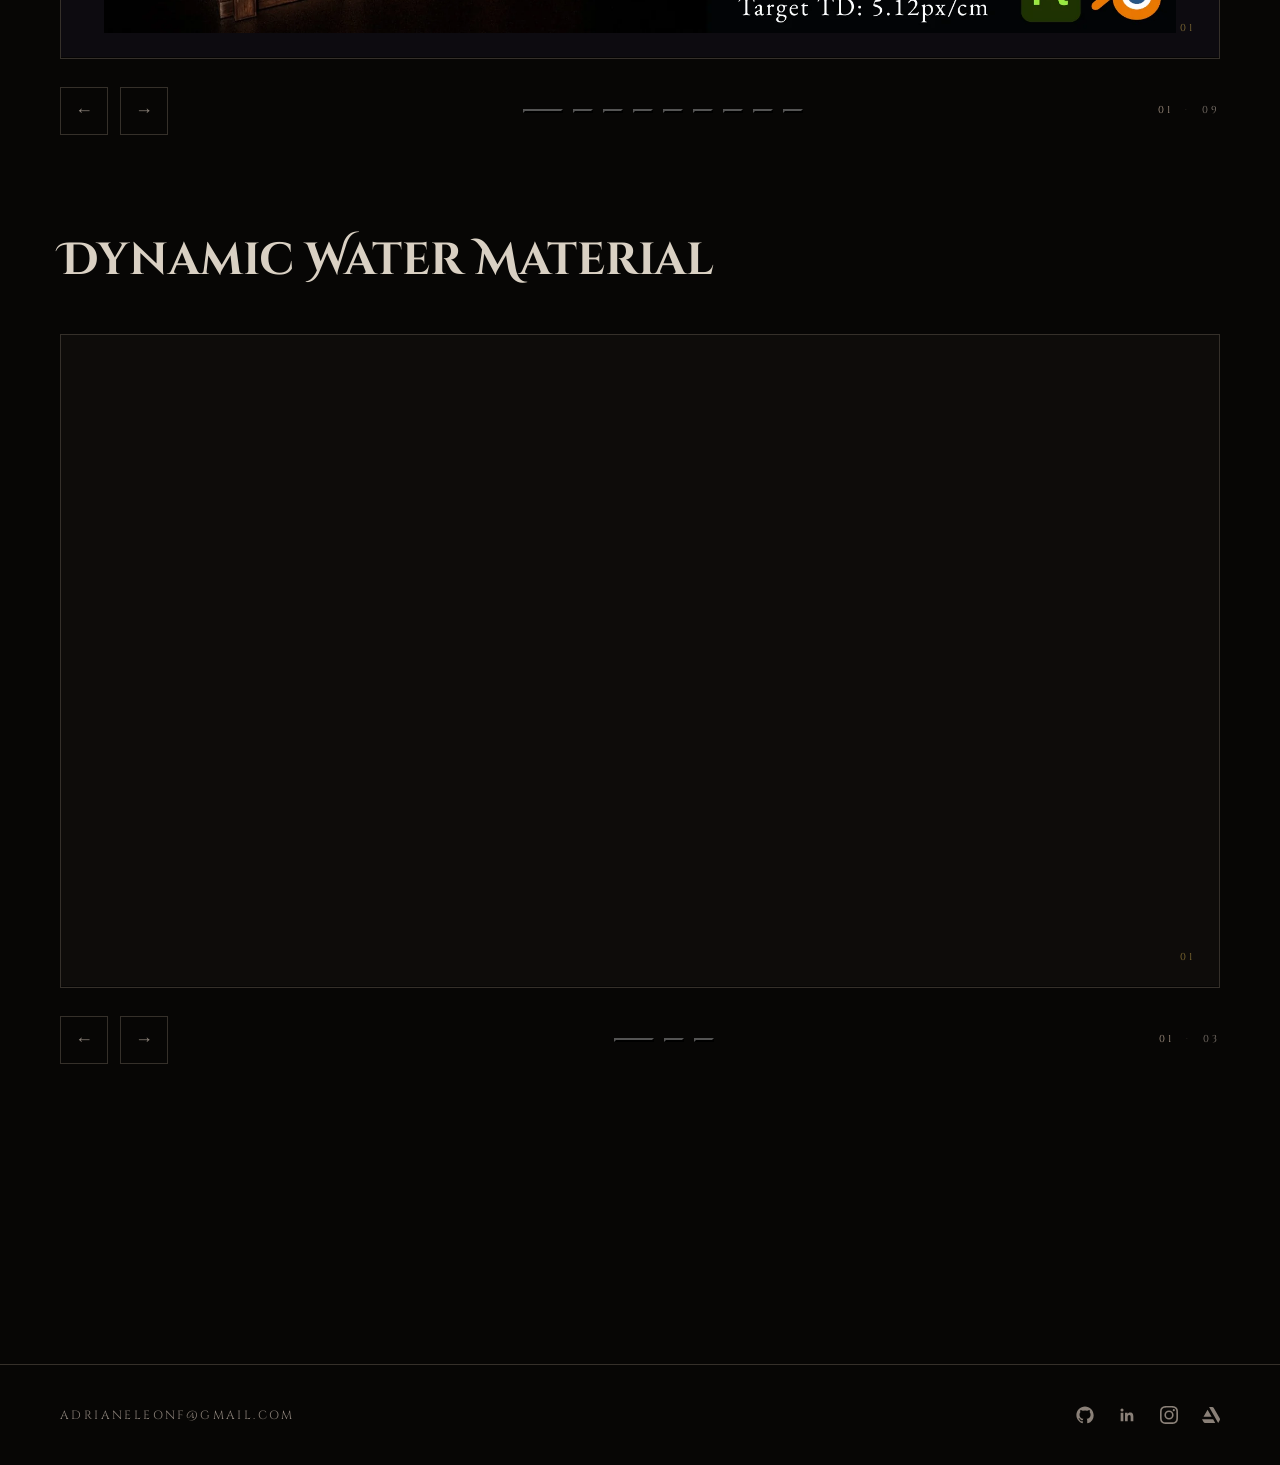
==== commit 225909e8: "Odyssey archive and bug fixes" ====
--- a/alchemist/index.html
+++ b/alchemist/index.html
@@ -43,11 +43,12 @@
 
 <!-- ── PROJECT RAIL ───────────────────────────────────── -->
 <aside class="project-capsule" aria-label="Switch project">
-  <div class="capsule-shell" style="--capsule-offset: -116px;">
+  <div class="capsule-shell">
     <span class="capsule-corner capsule-corner--tl"></span>
     <span class="capsule-corner capsule-corner--tr"></span>
     <span class="capsule-corner capsule-corner--bl"></span>
     <span class="capsule-corner capsule-corner--br"></span>
+    <div class="capsule-peek"><img src="/imgs/DesignElements/capsule-thumbs/alchemist.webp" alt="" loading="lazy"></div>
     <div class="capsule-items">
       <a href="/bellum/" class="capsule-item">
         <span class="capsule-thumb"><img src="/imgs/DesignElements/capsule-thumbs/bellum.webp" alt="" loading="lazy"></span>
@@ -55,6 +56,9 @@
       <a href="/modularcastle/" class="capsule-item">
         <span class="capsule-thumb"><img src="/imgs/DesignElements/capsule-thumbs/modularcastle.webp" alt="" loading="lazy"></span>
       </a>
+      <a href="/overgrownpaver/" class="capsule-item">
+        <span class="capsule-thumb"><img src="/imgs/DesignElements/capsule-thumbs/overgrownpaver.webp" alt="" loading="lazy"></span>
+      </a>
       <a href="/alchemist/" class="capsule-item active">
         <span class="capsule-thumb"><img src="/imgs/DesignElements/capsule-thumbs/alchemist.webp" alt="" loading="lazy"></span>
       </a>
@@ -63,19 +67,16 @@
       </a>
       <a href="/starborn/" class="capsule-item">
         <span class="capsule-thumb"><img src="/imgs/DesignElements/capsule-thumbs/starborn.webp" alt="" loading="lazy"></span>
-      </a>
-      <a href="/odyssey/" class="capsule-item">
-        <span class="capsule-thumb"><img src="/imgs/DesignElements/capsule-thumbs/odyssey.webp" alt="" loading="lazy"></span>
       </a>
     </div>
   </div>
   <div class="capsule-label-list">
     <span class="capsule-label">Bellum</span>
     <span class="capsule-label">Modular Castle</span>
+    <span class="capsule-label">Overgrown Pavers</span>
     <span class="capsule-label">Alchemist Study</span>
     <span class="capsule-label">Dead Rails</span>
     <span class="capsule-label">Starborn Orion</span>
-    <span class="capsule-label">OdysseyVR</span>
   </div>
 </aside>
 
@@ -303,11 +304,11 @@
   <!-- ── PREV / NEXT PROJECTS ── -->
   <!-- EDIT: href, label, and title for each project -->
   <nav class="project-nav" aria-label="Project navigation">
-    <a href="/modularcastle/" class="project-nav-item prev">
+    <a href="/overgrownpaver/" class="project-nav-item prev">
       <span class="nav-item-arrow">←</span>
       <span class="nav-item-text">
         <span class="nav-item-label">Previous</span>
-        <span class="nav-item-title">Modular Castle</span>
+        <span class="nav-item-title">Overgrown Pavers</span>
       </span>
     </a>
     <a href="/starborn/" class="project-nav-item next">
--- a/css/project_style.css
+++ b/css/project_style.css
@@ -340,8 +340,6 @@
   object-fit: contain;
   padding: 24px;
 }
-.carousel-slide--contain:hover img,
-.carousel-slide--contain:hover video { transform: none; }
 
 /* Slide index label */
 .slide-index {
@@ -459,6 +457,7 @@
   top: 50%;
   transform: translateY(-50%);
   z-index: 450;
+  will-change: transform;
 }
 
 .capsule-shell {
@@ -483,12 +482,40 @@
   flex-direction: column;
   align-items: flex-start;
   gap: 10px;
-  transform: translateY(var(--capsule-offset, 0px));
-  transition: transform 0.45s cubic-bezier(.22,.9,.3,1);
-}
-
-.project-capsule:hover .capsule-items {
-  transform: translateY(0);
+}
+
+/* Sits over the list's first slot while collapsed, showing the current
+   page's own thumbnail. The real list below is always at its natural,
+   unshifted position — it never has to slide into place under a
+   stationary cursor, which is what read as a jump: as items moved, the
+   cursor ended up over a different item mid-transition, and each swap
+   fired its own hover fade on top of the resize. This just crossfades
+   away instead. */
+.capsule-peek {
+  position: absolute;
+  top: 10px;
+  left: 10px;
+  width: 48px;
+  height: 48px;
+  border-radius: 50%;
+  overflow: hidden;
+  border: 1px solid var(--accent-gold);
+  box-shadow: 0 0 0 3px rgba(179,160,143,0.15);
+  z-index: 2;
+  transition: opacity 0.3s ease;
+  cursor: default;
+}
+
+.capsule-peek img {
+  width: 100%;
+  height: 100%;
+  object-fit: cover;
+  display: block;
+}
+
+.project-capsule:hover .capsule-peek {
+  opacity: 0;
+  pointer-events: none;
 }
 
 .capsule-label-list {
@@ -954,8 +981,8 @@
      .expanded class instead (see js/capsule-touch.js). Once expanded,
      every label is shown at once — there's no reliable per-item hover
      on touch to reveal them individually like on desktop. */
-  .project-capsule.expanded .capsule-shell { max-height: 320px; }
-  .project-capsule.expanded .capsule-items { transform: translateY(0); }
+  .project-capsule.expanded .capsule-shell { max-height: 384px; }
+  .project-capsule.expanded .capsule-peek { opacity: 0; pointer-events: none; }
   .project-capsule.expanded .capsule-label { opacity: 1; }
 
   .lightbox { padding: 24px; }
